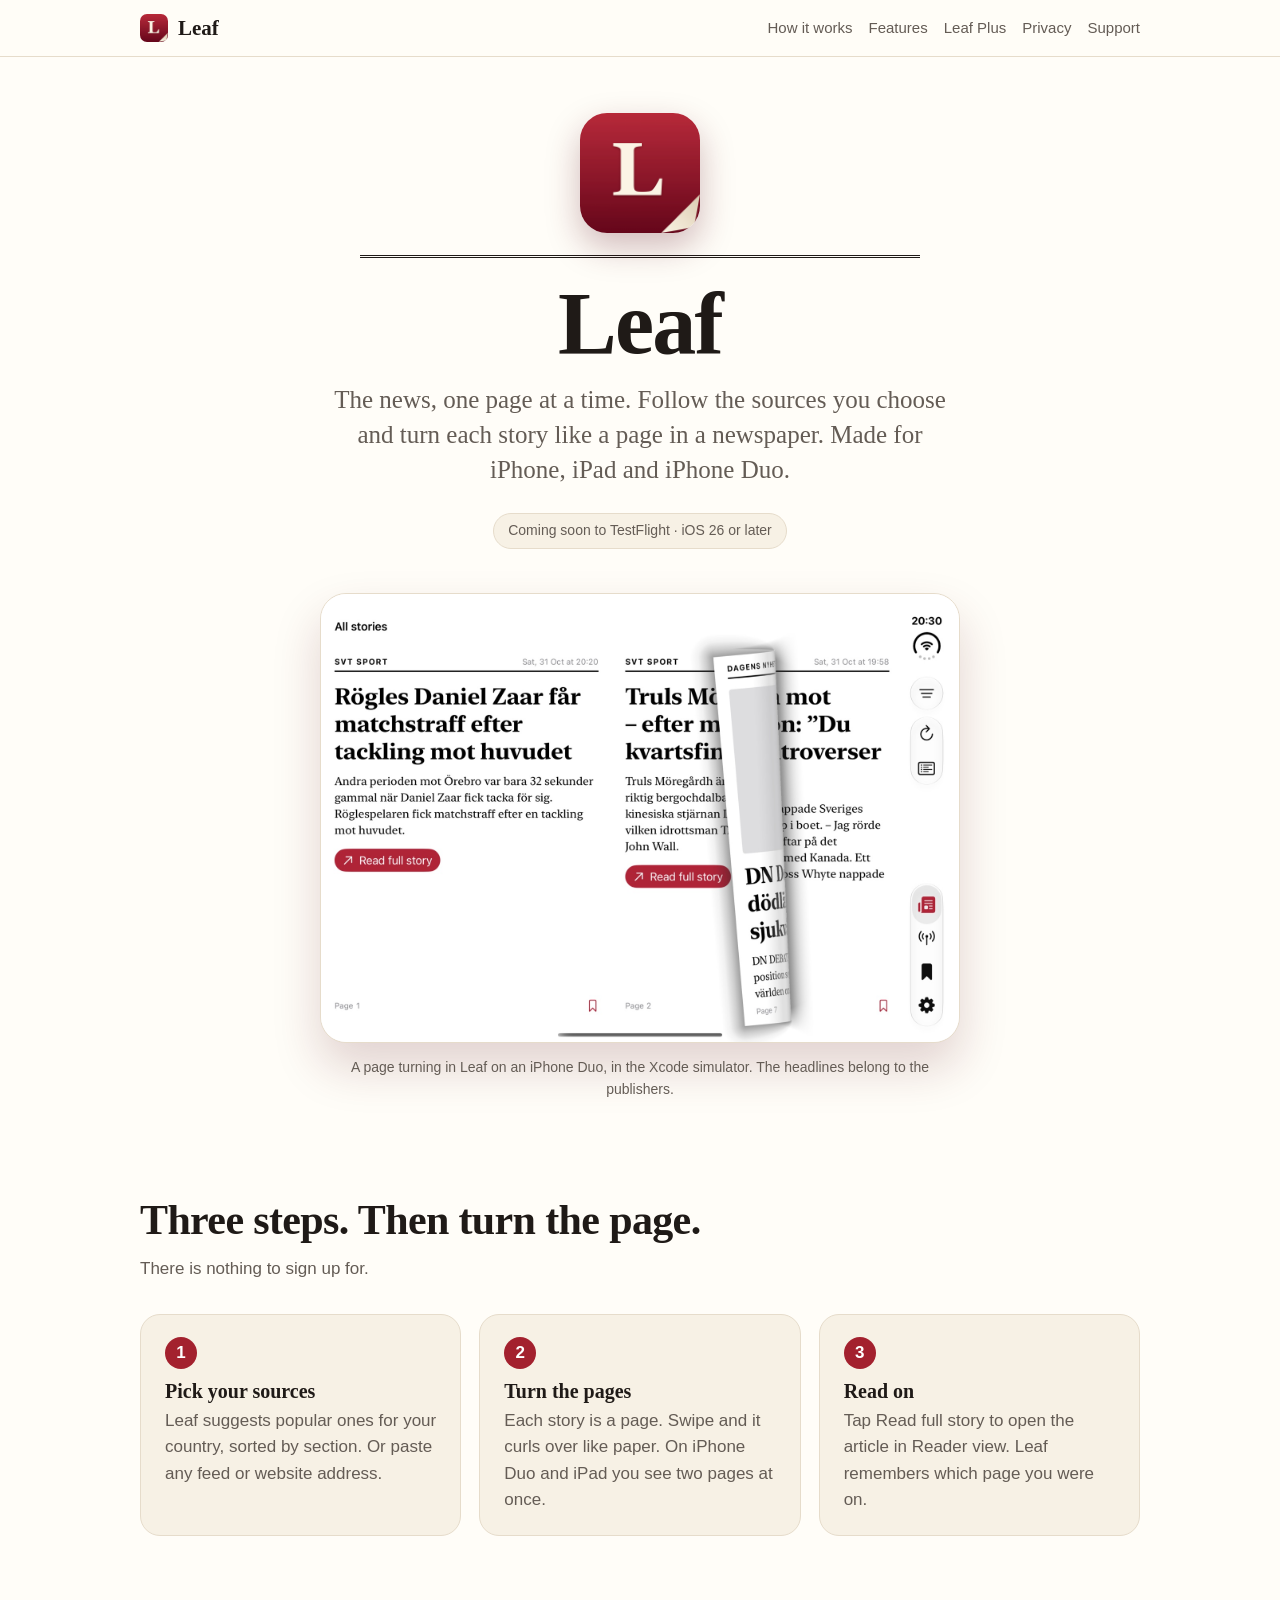
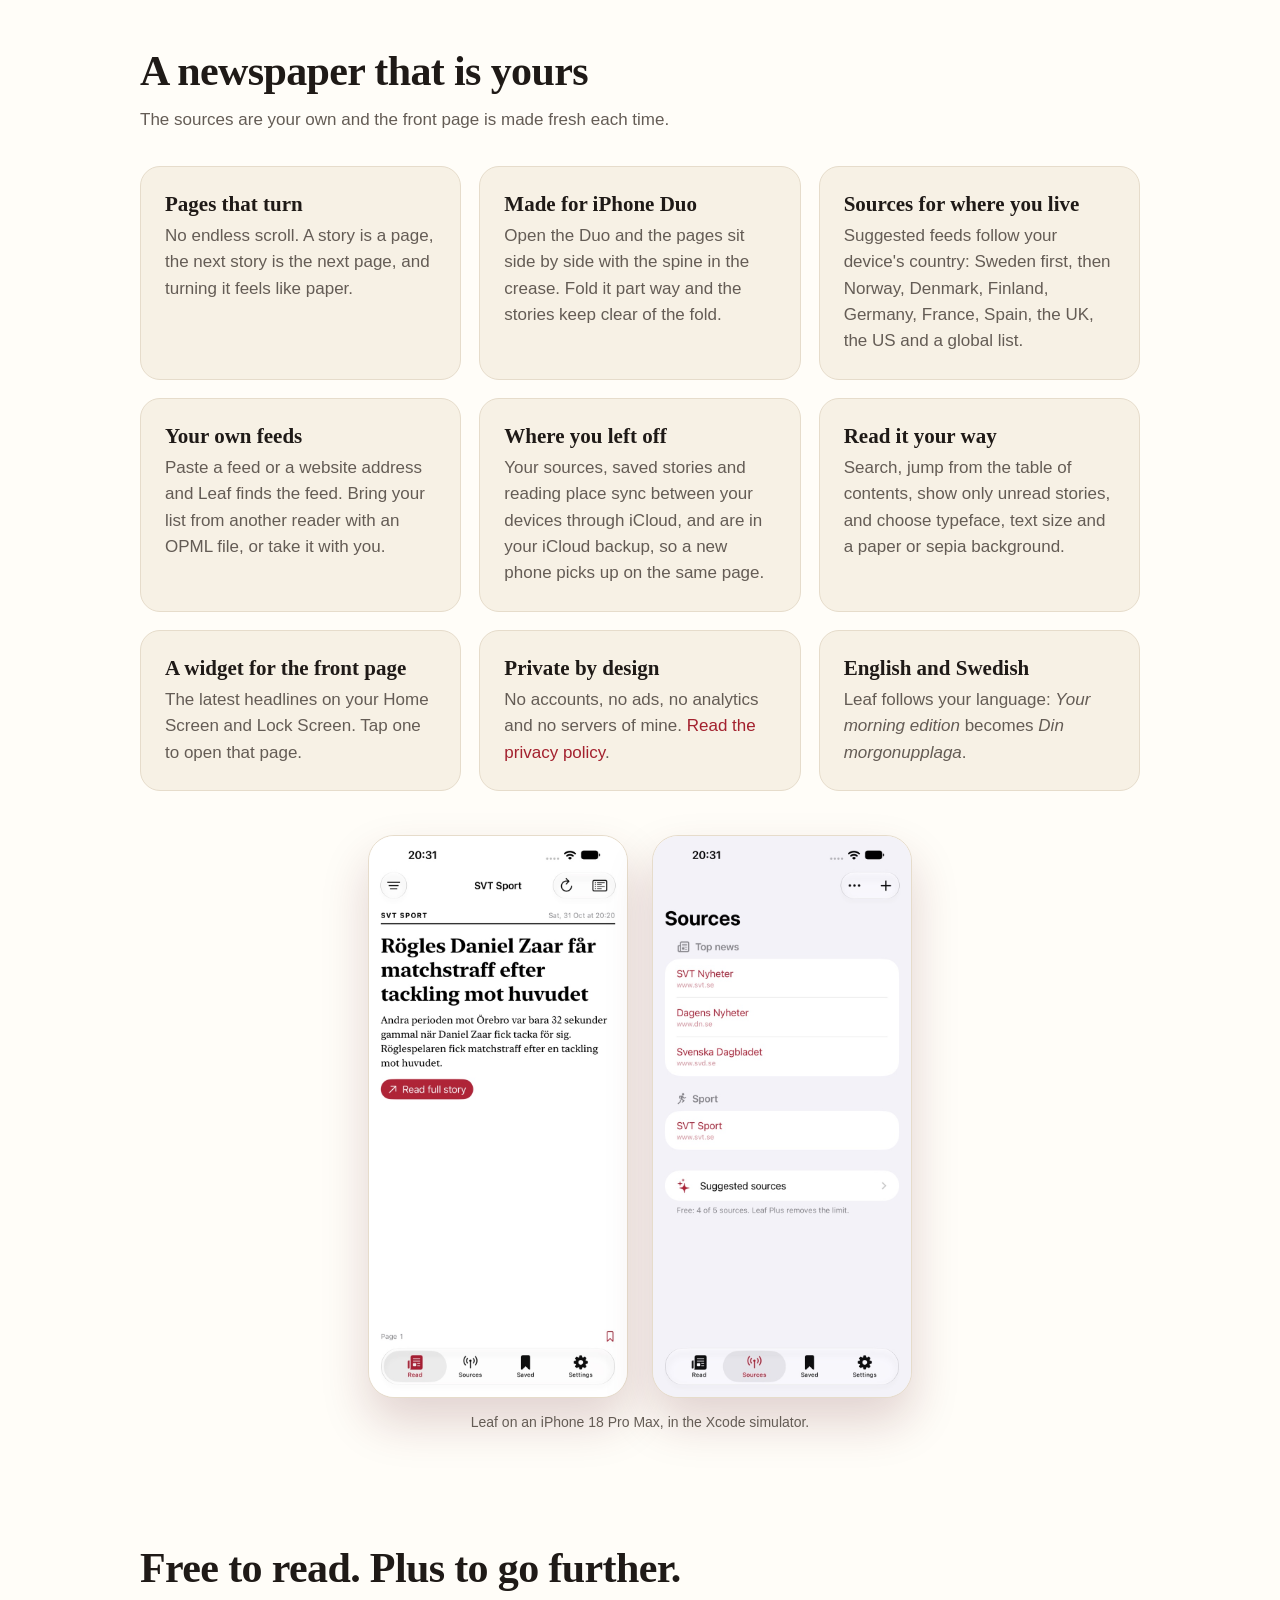
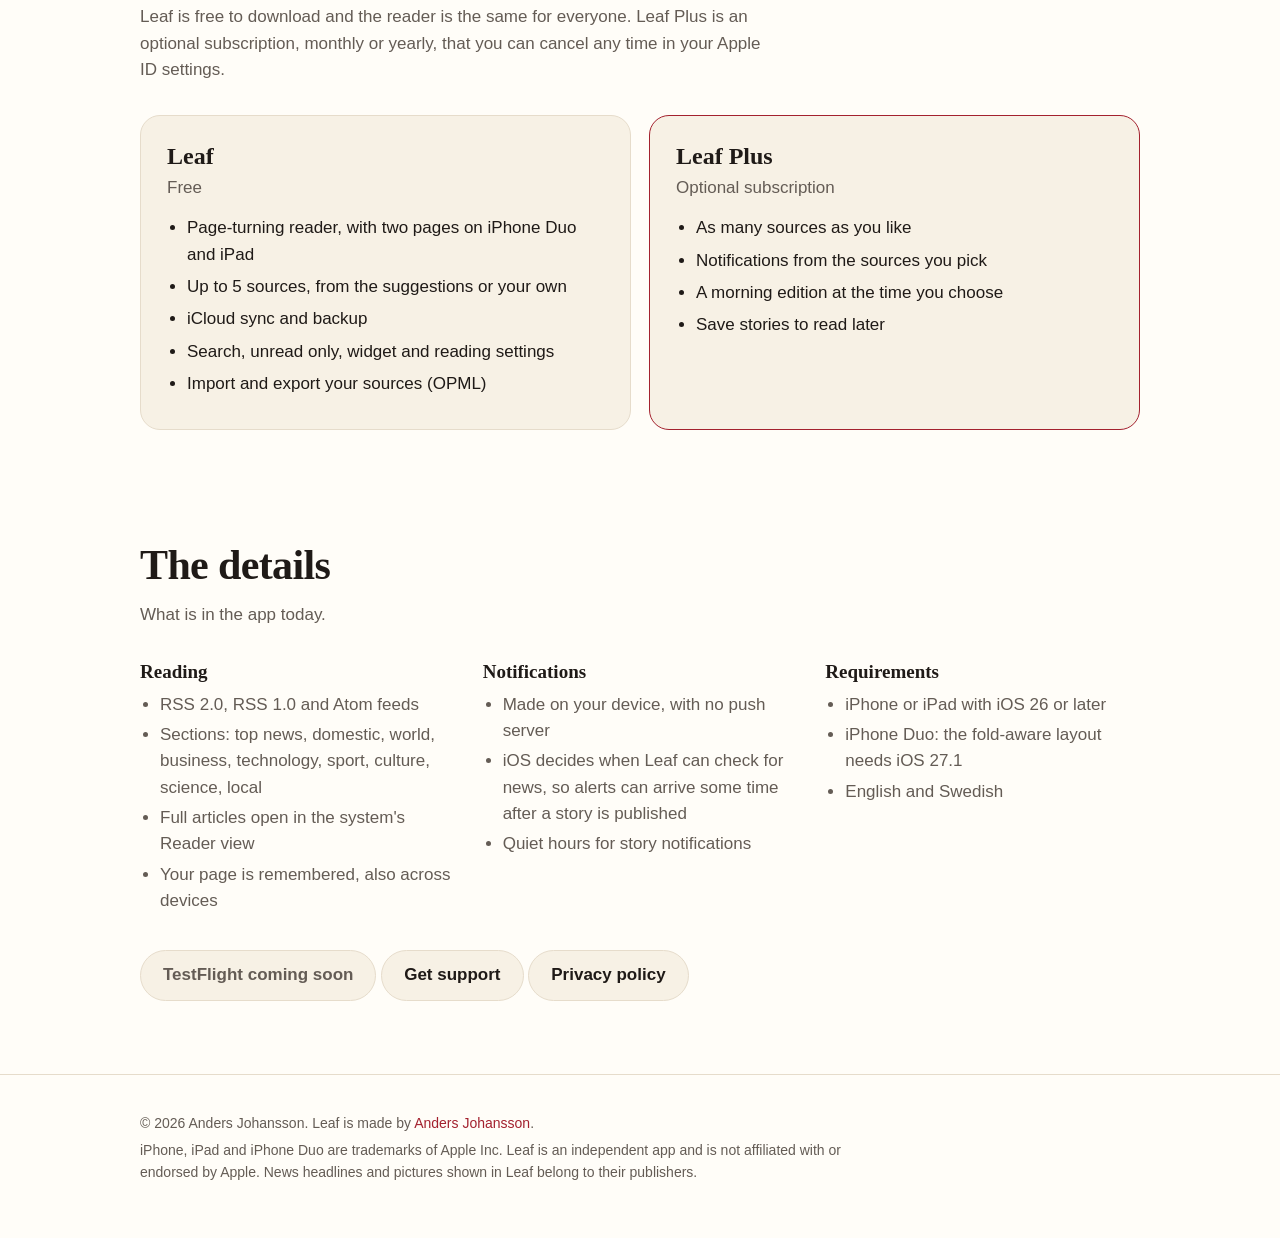
==== index.html @ adb75979 "Leaf website: home, privacy policy and support Co-Authored-By: Claude Sonnet 5.5 <noreply@anthropic." ====
<!doctype html>
<html lang="en">
<head>
  <meta charset="utf-8">
  <meta name="viewport" content="width=device-width, initial-scale=1">
  <title>Leaf – an RSS reader where the news turns like a page</title>
  <meta name="description" content="Leaf is an RSS reader for iPhone, iPad and iPhone Duo. Every story is a page you turn like a newspaper. Follow your own sources, sync through iCloud, no accounts and no tracking.">
  <meta name="theme-color" content="#b82e3d">
  <link rel="icon" type="image/png" href="assets/favicon.png">
  <link rel="apple-touch-icon" href="assets/apple-touch-icon.png">
  <meta property="og:title" content="Leaf">
  <meta property="og:description" content="An RSS reader for iPhone, iPad and iPhone Duo where every story is a page you turn like a newspaper.">
  <meta property="og:type" content="website">
  <meta property="og:url" content="https://idrewn.github.io/leaf-site/">
  <meta property="og:image" content="https://idrewn.github.io/leaf-site/assets/og.jpg">
  <link rel="stylesheet" href="style.css">
</head>
<body>
<header class="site-header">
  <div class="wrap">
    <a class="brand" href="./"><img src="assets/favicon.png" alt="" width="28" height="28">Leaf</a>
    <nav aria-label="Main"><a href="#how">How it works</a><a href="#features">Features</a><a href="#plus">Leaf Plus</a><a href="privacy.html">Privacy</a><a href="support.html">Support</a></nav>
  </div>
</header>

<main>
  <div class="wrap hero">
    <img class="icon" src="assets/icon.png" alt="The Leaf app icon: a serif L on crimson with a turned page corner" width="120" height="120">
    <hr class="rule">
    <h1>Leaf</h1>
    <p class="lead">The news, one page at a time. Follow the sources you choose and turn each story like a page in a newspaper. Made for iPhone, iPad and iPhone Duo.</p>
    <span class="badge">Coming soon to TestFlight &middot; iOS 26 or later</span>
    <div class="showcase">
      <figure class="duo" style="margin:0"><img src="assets/screen-duo-curl.jpg" alt="Leaf on the inner display of an iPhone Duo: two pages side by side, with a third page curling over like paper" width="1600" height="1125"></figure>
    </div>
    <p class="caption">A page turning in Leaf on an iPhone Duo, in the Xcode simulator. The headlines belong to the publishers.</p>
  </div>

  <section id="how">
    <div class="wrap">
      <h2>Three steps. Then turn the page.</h2>
      <p class="sub">There is nothing to sign up for.</p>
      <ol class="steps">
        <li><strong>Pick your sources</strong><span>Leaf suggests popular ones for your country, sorted by section. Or paste any feed or website address.</span></li>
        <li><strong>Turn the pages</strong><span>Each story is a page. Swipe and it curls over like paper. On iPhone Duo and iPad you see two pages at once.</span></li>
        <li><strong>Read on</strong><span>Tap Read full story to open the article in Reader view. Leaf remembers which page you were on.</span></li>
      </ol>
    </div>
  </section>

  <section id="features">
    <div class="wrap">
      <h2>A newspaper that is yours</h2>
      <p class="sub">The sources are your own and the front page is made fresh each time.</p>
      <div class="grid">
        <div class="card"><h3>Pages that turn</h3>
          <p>No endless scroll. A story is a page, the next story is the next page, and turning it feels like paper.</p></div>
        <div class="card"><h3>Made for iPhone Duo</h3>
          <p>Open the Duo and the pages sit side by side with the spine in the crease. Fold it part way and the stories keep clear of the fold.</p></div>
        <div class="card"><h3>Sources for where you live</h3>
          <p>Suggested feeds follow your device's country: Sweden first, then Norway, Denmark, Finland, Germany, France, Spain, the UK, the US and a global list.</p></div>
        <div class="card"><h3>Your own feeds</h3>
          <p>Paste a feed or a website address and Leaf finds the feed. Bring your list from another reader with an OPML file, or take it with you.</p></div>
        <div class="card"><h3>Where you left off</h3>
          <p>Your sources, saved stories and reading place sync between your devices through iCloud, and are in your iCloud backup, so a new phone picks up on the same page.</p></div>
        <div class="card"><h3>Read it your way</h3>
          <p>Search, jump from the table of contents, show only unread stories, and choose typeface, text size and a paper or sepia background.</p></div>
        <div class="card"><h3>A widget for the front page</h3>
          <p>The latest headlines on your Home Screen and Lock Screen. Tap one to open that page.</p></div>
        <div class="card"><h3>Private by design</h3>
          <p>No accounts, no ads, no analytics and no servers of mine. <a href="privacy.html">Read the privacy policy</a>.</p></div>
        <div class="card"><h3>English and Swedish</h3>
          <p>Leaf follows your language: <em>Your morning edition</em> becomes <em>Din morgonupplaga</em>.</p></div>
      </div>
      <div class="showcase">
        <figure class="phone" style="margin:0"><img src="assets/screen-iphone.jpg" alt="Leaf on an iPhone: one story as a page, with a serif headline, a short summary and a Read full story button" width="736" height="1600"></figure>
        <figure class="phone" style="margin:0"><img src="assets/screen-iphone-sources.jpg" alt="Leaf's Sources screen on an iPhone, with sources sorted into sections" width="736" height="1600"></figure>
      </div>
      <p class="caption" style="text-align:center">Leaf on an iPhone 18 Pro Max, in the Xcode simulator.</p>
    </div>
  </section>

  <section id="plus">
    <div class="wrap">
      <h2>Free to read. Plus to go further.</h2>
      <p class="sub">Leaf is free to download and the reader is the same for everyone. Leaf Plus is an optional subscription, monthly or yearly, that you can cancel any time in your Apple ID settings.</p>
      <div class="plans">
        <div class="plan">
          <h3>Leaf</h3>
          <p class="price">Free</p>
          <ul>
            <li>Page-turning reader, with two pages on iPhone Duo and iPad</li>
            <li>Up to 5 sources, from the suggestions or your own</li>
            <li>iCloud sync and backup</li>
            <li>Search, unread only, widget and reading settings</li>
            <li>Import and export your sources (OPML)</li>
          </ul>
        </div>
        <div class="plan plus">
          <h3>Leaf Plus</h3>
          <p class="price">Optional subscription</p>
          <ul>
            <li>As many sources as you like</li>
            <li>Notifications from the sources you pick</li>
            <li>A morning edition at the time you choose</li>
            <li>Save stories to read later</li>
          </ul>
        </div>
      </div>
    </div>
  </section>

  <section id="details">
    <div class="wrap">
      <h2>The details</h2>
      <p class="sub">What is in the app today.</p>
      <div class="facts">
        <div>
          <h3>Reading</h3>
          <ul>
            <li>RSS 2.0, RSS 1.0 and Atom feeds</li>
            <li>Sections: top news, domestic, world, business, technology, sport, culture, science, local</li>
            <li>Full articles open in the system's Reader view</li>
            <li>Your page is remembered, also across devices</li>
          </ul>
        </div>
        <div>
          <h3>Notifications</h3>
          <ul>
            <li>Made on your device, with no push server</li>
            <li>iOS decides when Leaf can check for news, so alerts can arrive some time after a story is published</li>
            <li>Quiet hours for story notifications</li>
          </ul>
        </div>
        <div>
          <h3>Requirements</h3>
          <ul>
            <li>iPhone or iPad with iOS 26 or later</li>
            <li>iPhone Duo: the fold-aware layout needs iOS 27.1</li>
            <li>English and Swedish</li>
          </ul>
        </div>
      </div>
      <p style="margin-top:32px;">
        <span class="button" aria-disabled="true">TestFlight coming soon</span>
        <a class="button secondary" href="support.html">Get support</a>
        <a class="button secondary" href="privacy.html">Privacy policy</a>
      </p>
    </div>
  </section>
</main>

<footer>
  <div class="wrap">
    <p>&copy; 2026 Anders Johansson. Leaf is made by <a href="https://github.com/iDrewn">Anders Johansson</a>.</p>
    <p>iPhone, iPad and iPhone Duo are trademarks of Apple Inc. Leaf is an independent app and is not affiliated with or endorsed by Apple. News headlines and pictures shown in Leaf belong to their publishers.</p>
  </div>
</footer>
</body>
</html>
---- style.css ----
:root {
  --bg: #fffdf8;
  --surface: #f7f1e5;
  --text: #1f1a17;
  --muted: #645c55;
  --line: #e6dccb;
  --ink: #a3212e;      /* crimson for text and links, 7:1 on the page color */
  --ink-fill: #b82e3d; /* the app's crimson, for shapes */
  --on-ink: #ffffff;
  --radius: 20px;
  --maxw: 1040px;
  --serif: ui-serif, "New York", "Iowan Old Style", Georgia, "Times New Roman", serif;
}
@media (prefers-color-scheme: dark) {
  :root {
    --bg: #15100f;
    --surface: #211a18;
    --text: #f6efe6;
    --muted: #b3a89e;
    --line: #382d29;
    --ink: #ff8f9a;
    --ink-fill: #b82e3d;
    --on-ink: #2a0b10;
  }
}
* { box-sizing: border-box; }
html { -webkit-text-size-adjust: 100%; scroll-behavior: smooth; }
@media (prefers-reduced-motion: reduce) { html { scroll-behavior: auto; } }
body { margin: 0; background: var(--bg); color: var(--text);
  font: 17px/1.55 -apple-system, BlinkMacSystemFont, "SF Pro Text", "Segoe UI", Roboto, Helvetica, Arial, sans-serif; }
a { color: var(--ink); text-decoration: none; }
a:hover { text-decoration: underline; }
a:focus-visible, summary:focus-visible { outline: 3px solid var(--ink); outline-offset: 3px; border-radius: 6px; }
img { max-width: 100%; height: auto; display: block; }
.wrap { max-width: var(--maxw); margin: 0 auto; padding: 0 20px; }

/* Header */
.site-header { position: sticky; top: 0; z-index: 10; background: color-mix(in srgb, var(--bg) 88%, transparent);
  backdrop-filter: saturate(180%) blur(20px); -webkit-backdrop-filter: saturate(180%) blur(20px); border-bottom: 1px solid var(--line); }
.site-header .wrap { display: flex; align-items: center; justify-content: space-between; flex-wrap: wrap; gap: 2px 16px; min-height: 56px; padding-top: 8px; padding-bottom: 8px; }
.brand { display: flex; align-items: center; gap: 10px; font: 700 21px/1 var(--serif); color: var(--text); }
.brand img { width: 28px; height: 28px; border-radius: 7px; }
nav { display: flex; flex-wrap: wrap; gap: 2px 16px; }
nav a { color: var(--muted); font-size: 15px; white-space: nowrap; }
nav a:hover { color: var(--text); text-decoration: none; }

/* Hero: a newspaper masthead, with the page turning */
.hero { padding: 56px 0 40px; text-align: center; }
.hero .icon { width: 120px; height: 120px; border-radius: 27px; margin: 0 auto 22px; box-shadow: 0 14px 34px rgba(90, 15, 30, .28);
  transform-origin: 100% 100%; animation: turn 1.1s .15s cubic-bezier(.2, .8, .2, 1) both; }
@keyframes turn { from { opacity: 0; transform: perspective(600px) rotateY(-70deg) translateX(30px); } to { opacity: 1; transform: none; } }
@media (prefers-reduced-motion: reduce) { .hero .icon { animation: none; } }
.rule { border: 0; border-top: 3px double var(--text); max-width: 560px; margin: 0 auto 22px; }
.hero h1 { font: 700 clamp(48px, 10vw, 88px)/1 var(--serif); letter-spacing: -0.02em; margin: 0 0 14px; }
.hero p.lead { font: 400 clamp(20px, 3vw, 25px)/1.4 var(--serif); color: var(--muted); max-width: 640px; margin: 0 auto 26px; }
.badge { display: inline-block; padding: 6px 14px; border-radius: 999px; background: var(--surface); border: 1px solid var(--line); font-size: 14px; color: var(--muted); }
.showcase { margin-top: 44px; display: flex; gap: 24px; justify-content: center; align-items: flex-end; flex-wrap: wrap; }
.showcase .phone { width: min(260px, 70vw); }
.showcase .duo { width: min(640px, 100%); }
.showcase img { border-radius: 26px; border: 1px solid var(--line); box-shadow: 0 24px 48px rgba(90, 15, 30, .18); background: #fff; }
.caption { color: var(--muted); font-size: 14px; margin: 14px auto 0; max-width: 640px; }

/* Sections */
section { padding: 56px 0; }
section h2 { font: 700 clamp(28px, 5vw, 42px)/1.12 var(--serif); letter-spacing: -0.015em; margin: 0 0 12px; }
section .sub { color: var(--muted); max-width: 640px; margin: 0 0 32px; }
.grid { display: grid; gap: 18px; grid-template-columns: repeat(auto-fit, minmax(290px, 1fr)); }
.card { background: var(--surface); border: 1px solid var(--line); border-radius: var(--radius); padding: 24px; }
.card h3 { margin: 0 0 6px; font: 700 21px/1.25 var(--serif); }
.card p { margin: 0; color: var(--muted); }
.card .tag { display: inline-block; margin-bottom: 10px; font-size: 12px; font-weight: 700; letter-spacing: .08em; text-transform: uppercase; color: var(--ink); }

.steps { display: grid; gap: 18px; grid-template-columns: repeat(auto-fit, minmax(240px, 1fr)); list-style: none; padding: 0; margin: 0; counter-reset: step; }
.steps li { counter-increment: step; background: var(--surface); border: 1px solid var(--line); border-radius: var(--radius); padding: 22px 24px; }
.steps li::before { content: counter(step); display: grid; place-items: center; width: 32px; height: 32px; border-radius: 50%; background: var(--ink); color: var(--on-ink); font-weight: 700; margin-bottom: 10px; }
.steps strong { display: block; font: 700 20px/1.25 var(--serif); margin-bottom: 4px; }
.steps span { color: var(--muted); }

.facts { display: grid; gap: 28px; grid-template-columns: repeat(auto-fit, minmax(280px, 1fr)); }
.facts h3 { margin: 0 0 8px; font: 700 19px/1.25 var(--serif); }
.facts ul { margin: 0; padding-left: 20px; color: var(--muted); }
.facts li { margin: 4px 0; }

.plans { display: grid; gap: 18px; grid-template-columns: repeat(auto-fit, minmax(300px, 1fr)); }
.plan { border: 1px solid var(--line); border-radius: var(--radius); padding: 26px; background: var(--surface); }
.plan.plus { border-color: var(--ink); }
.plan h3 { margin: 0 0 4px; font: 700 24px/1.2 var(--serif); }
.plan p.price { margin: 0 0 14px; color: var(--muted); }
.plan ul { margin: 0; padding-left: 20px; }
.plan li { margin: 6px 0; }

/* Text pages */
.prose { max-width: 720px; padding: 48px 0 72px; }
.prose h1 { font: 700 clamp(34px, 6vw, 48px)/1.1 var(--serif); margin: 0 0 8px; letter-spacing: -0.02em; }
.prose h2 { font: 700 25px/1.25 var(--serif); margin: 36px 0 8px; }
.prose .meta { color: var(--muted); margin-bottom: 28px; }
.prose ul { padding-left: 22px; }
.prose details { background: var(--surface); border: 1px solid var(--line); border-radius: 14px; padding: 14px 18px; margin: 12px 0; }
.prose summary { cursor: pointer; font-weight: 600; }
.prose details p { margin: 10px 0 0; color: var(--muted); }
code { background: var(--surface); border: 1px solid var(--line); border-radius: 6px; padding: 1px 6px; font-size: .92em; }

.button { display: inline-block; padding: 11px 22px; border-radius: 999px; background: var(--ink); color: var(--on-ink); font-weight: 600; }
.button:hover { text-decoration: none; filter: brightness(1.08); }
.button.secondary { background: var(--surface); color: var(--text); border: 1px solid var(--line); }
.button[aria-disabled="true"] { background: var(--surface); color: var(--muted); border: 1px solid var(--line); cursor: default; }
.button[aria-disabled="true"]:hover { filter: none; }

footer { border-top: 1px solid var(--line); padding: 32px 0 48px; color: var(--muted); font-size: 14px; }
footer p { margin: 6px 0; max-width: 760px; }
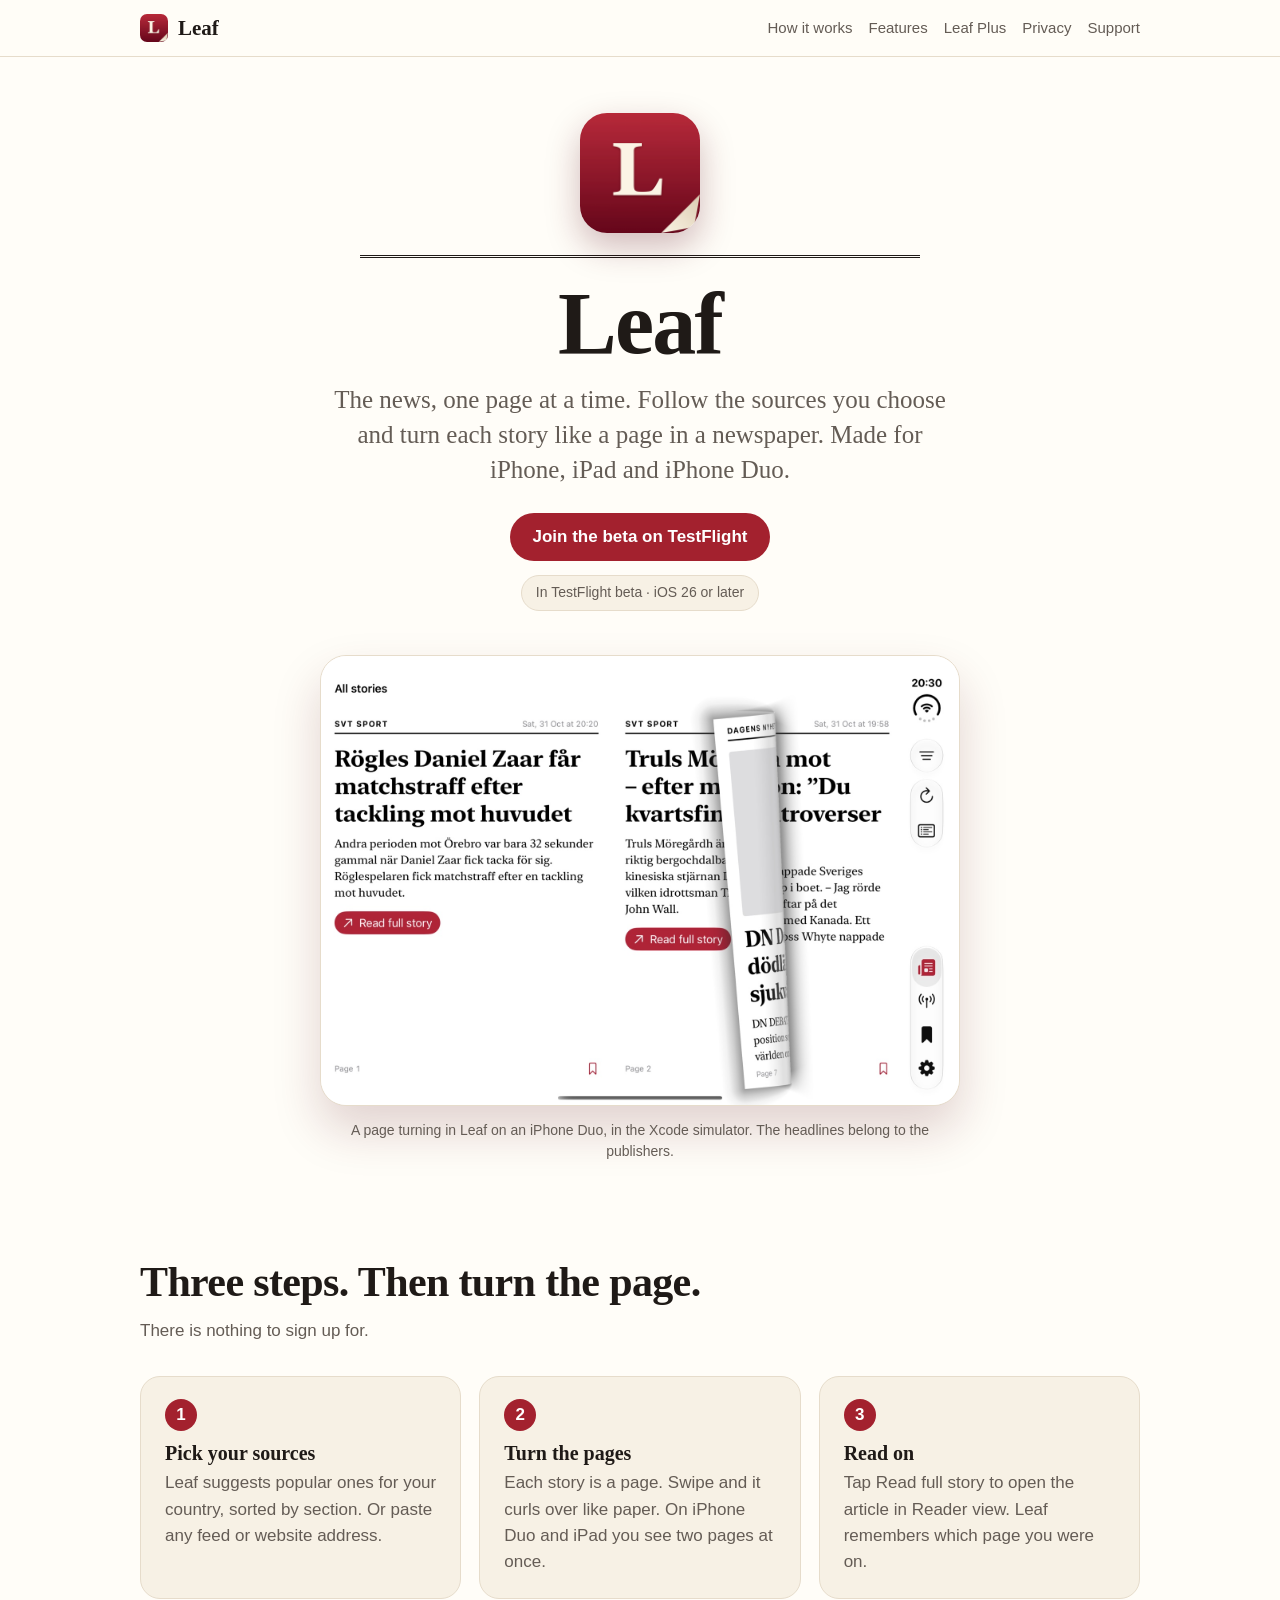
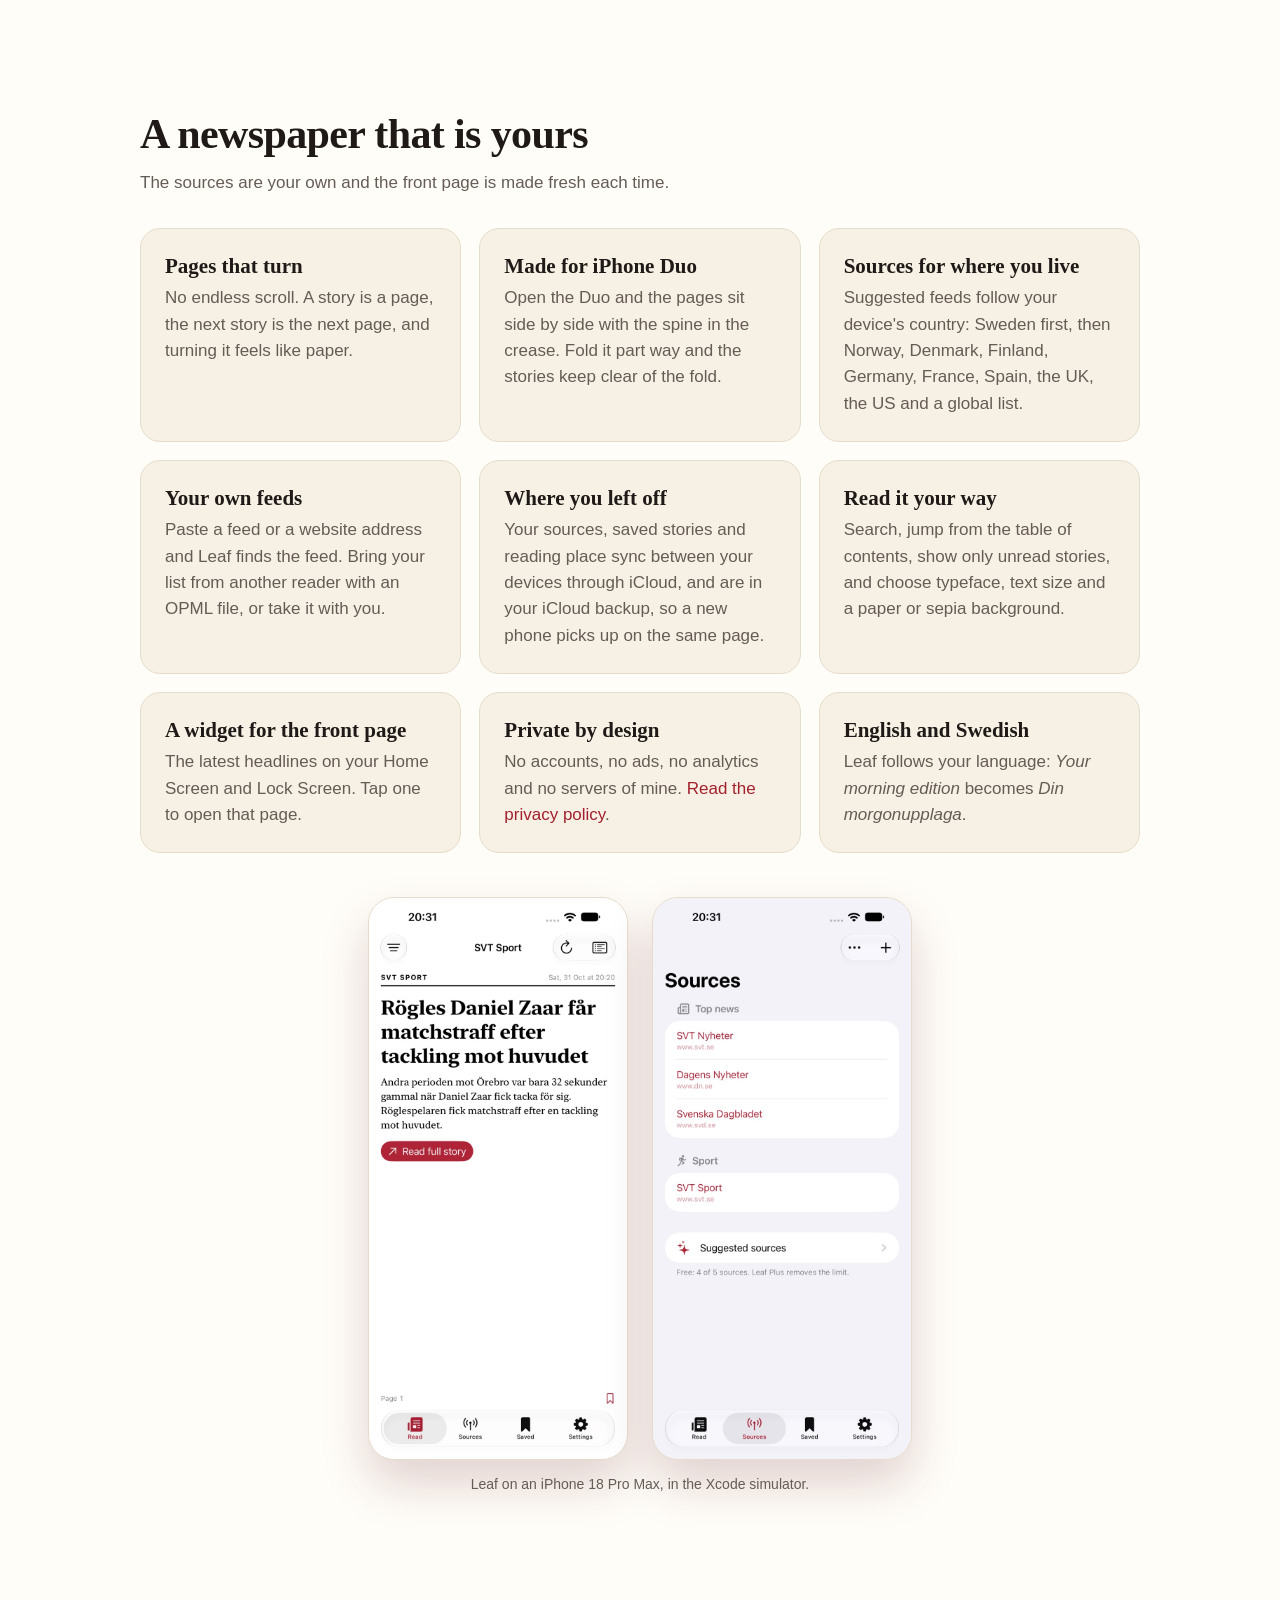
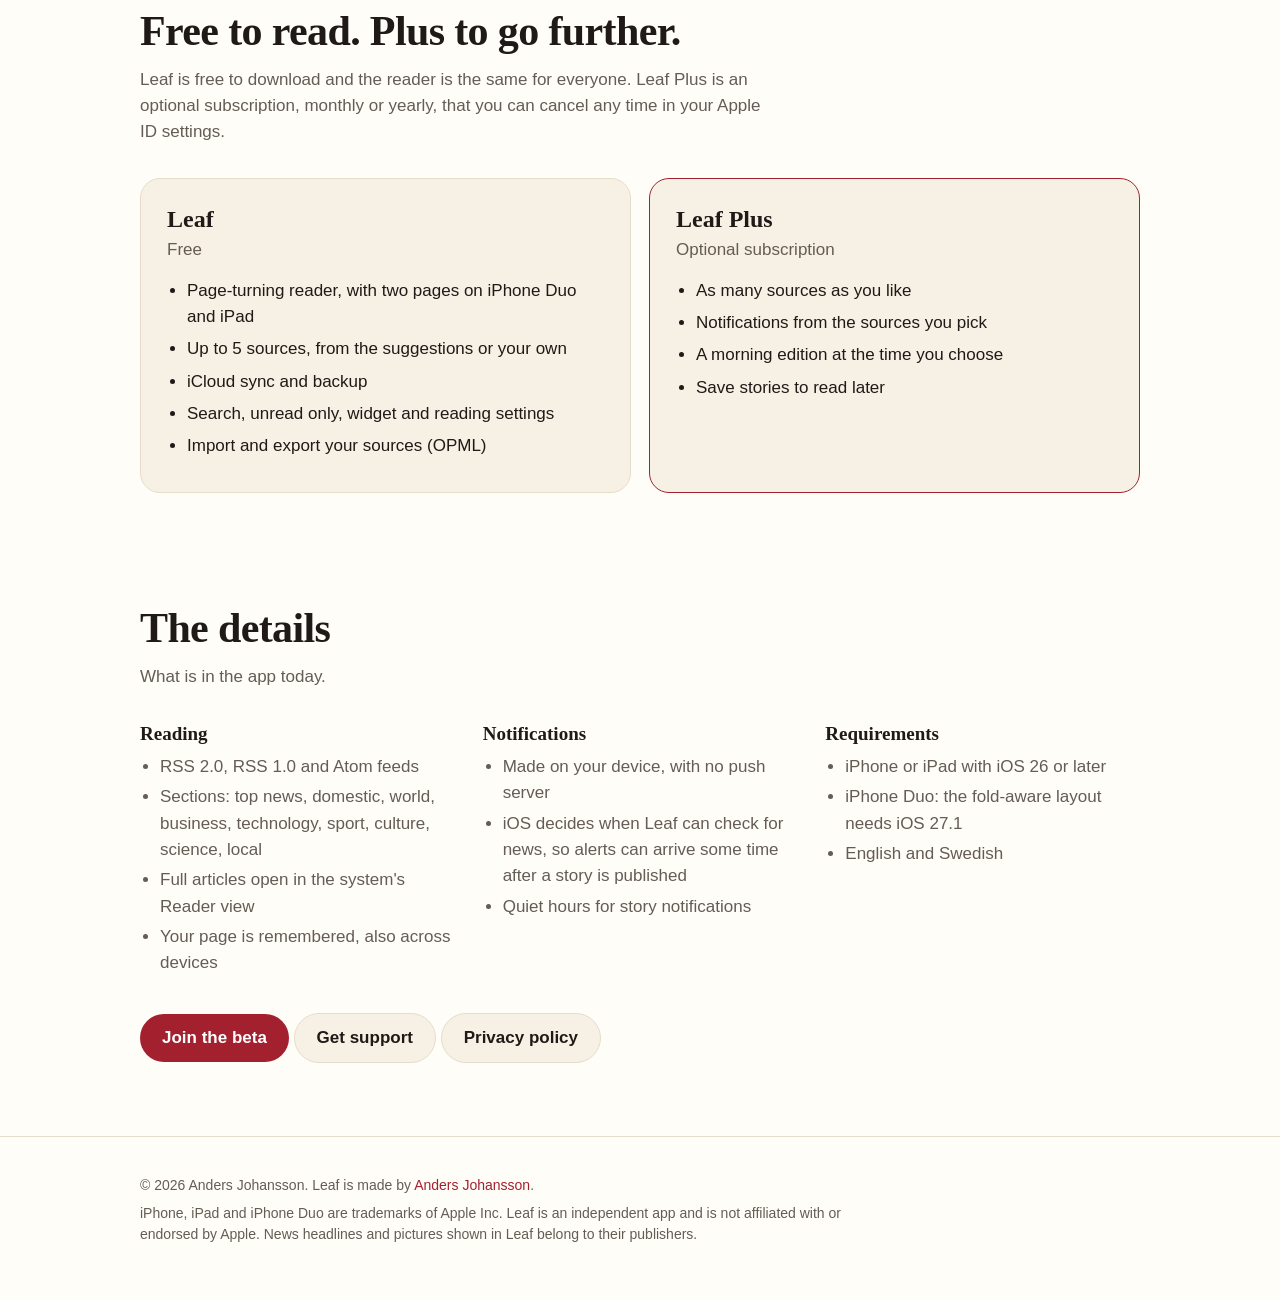
==== commit 13f090a1: "Site: TestFlight link Co-Authored-By: Claude Sonnet 5.5 <noreply@anthropic.com>" ====
--- a/index.html
+++ b/index.html
@@ -29,7 +29,8 @@
     <hr class="rule">
     <h1>Leaf</h1>
     <p class="lead">The news, one page at a time. Follow the sources you choose and turn each story like a page in a newspaper. Made for iPhone, iPad and iPhone Duo.</p>
-    <span class="badge">Coming soon to TestFlight &middot; iOS 26 or later</span>
+    <p style="margin:0 0 14px;"><a class="button" href="https://testflight.apple.com/join/WN9FSDAE" rel="noopener">Join the beta on TestFlight</a></p>
+    <span class="badge">In TestFlight beta &middot; iOS 26 or later</span>
     <div class="showcase">
       <figure class="duo" style="margin:0"><img src="assets/screen-duo-curl.jpg" alt="Leaf on the inner display of an iPhone Duo: two pages side by side, with a third page curling over like paper" width="1600" height="1125"></figure>
     </div>
@@ -142,7 +143,7 @@
         </div>
       </div>
       <p style="margin-top:32px;">
-        <span class="button" aria-disabled="true">TestFlight coming soon</span>
+        <a class="button" href="https://testflight.apple.com/join/WN9FSDAE" rel="noopener">Join the beta</a>
         <a class="button secondary" href="support.html">Get support</a>
         <a class="button secondary" href="privacy.html">Privacy policy</a>
       </p>
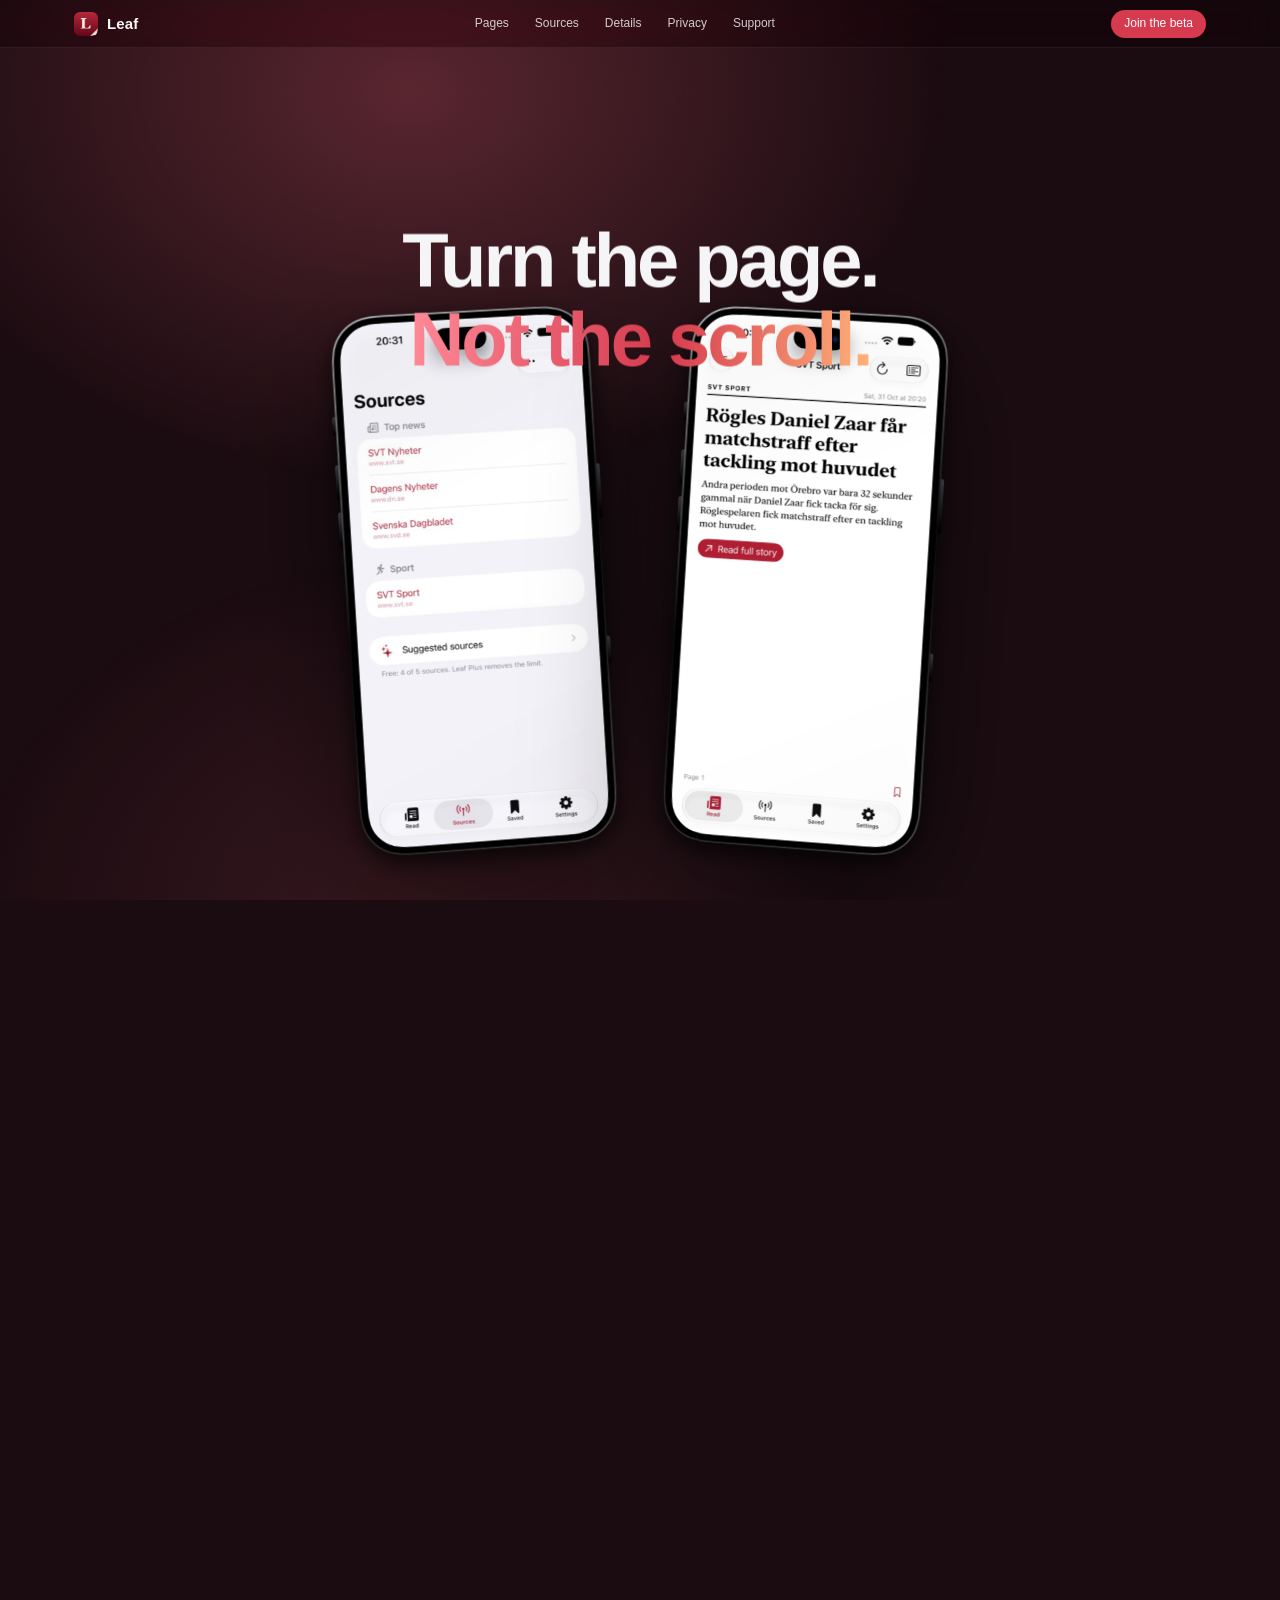
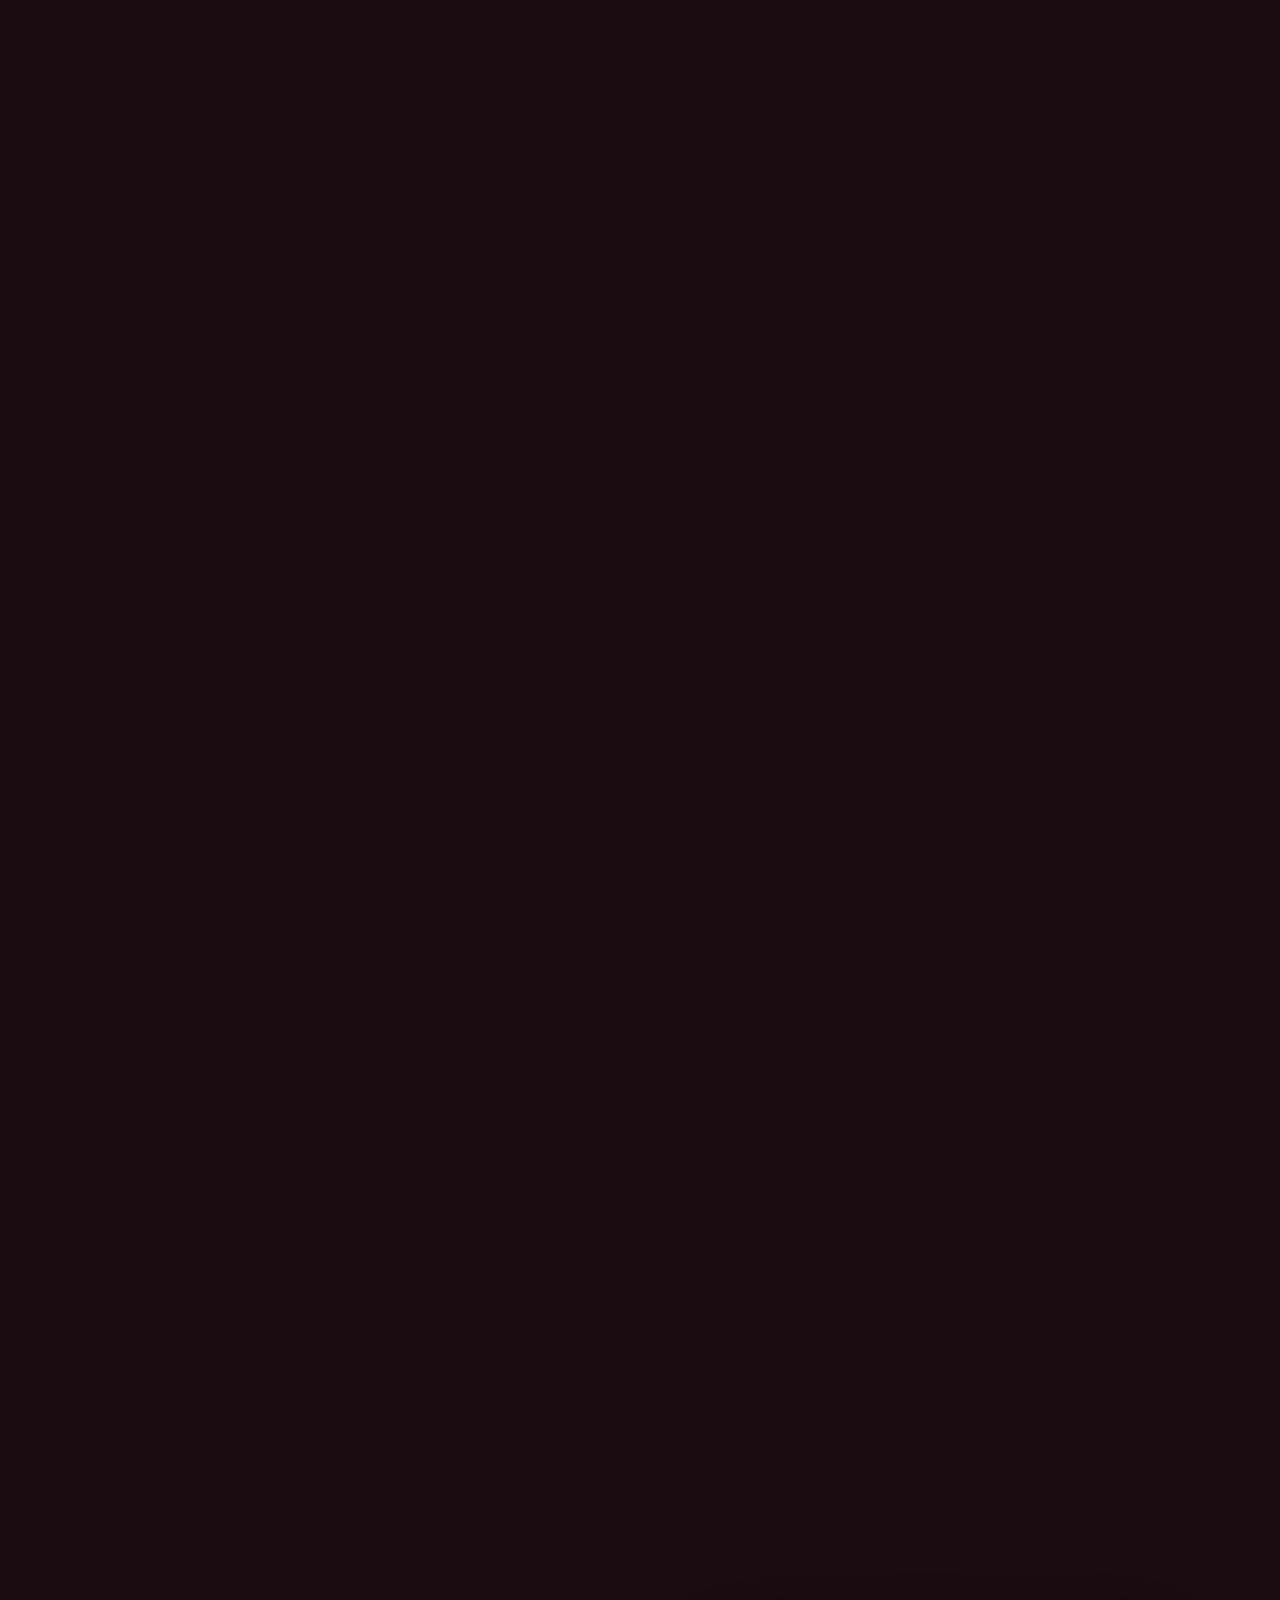
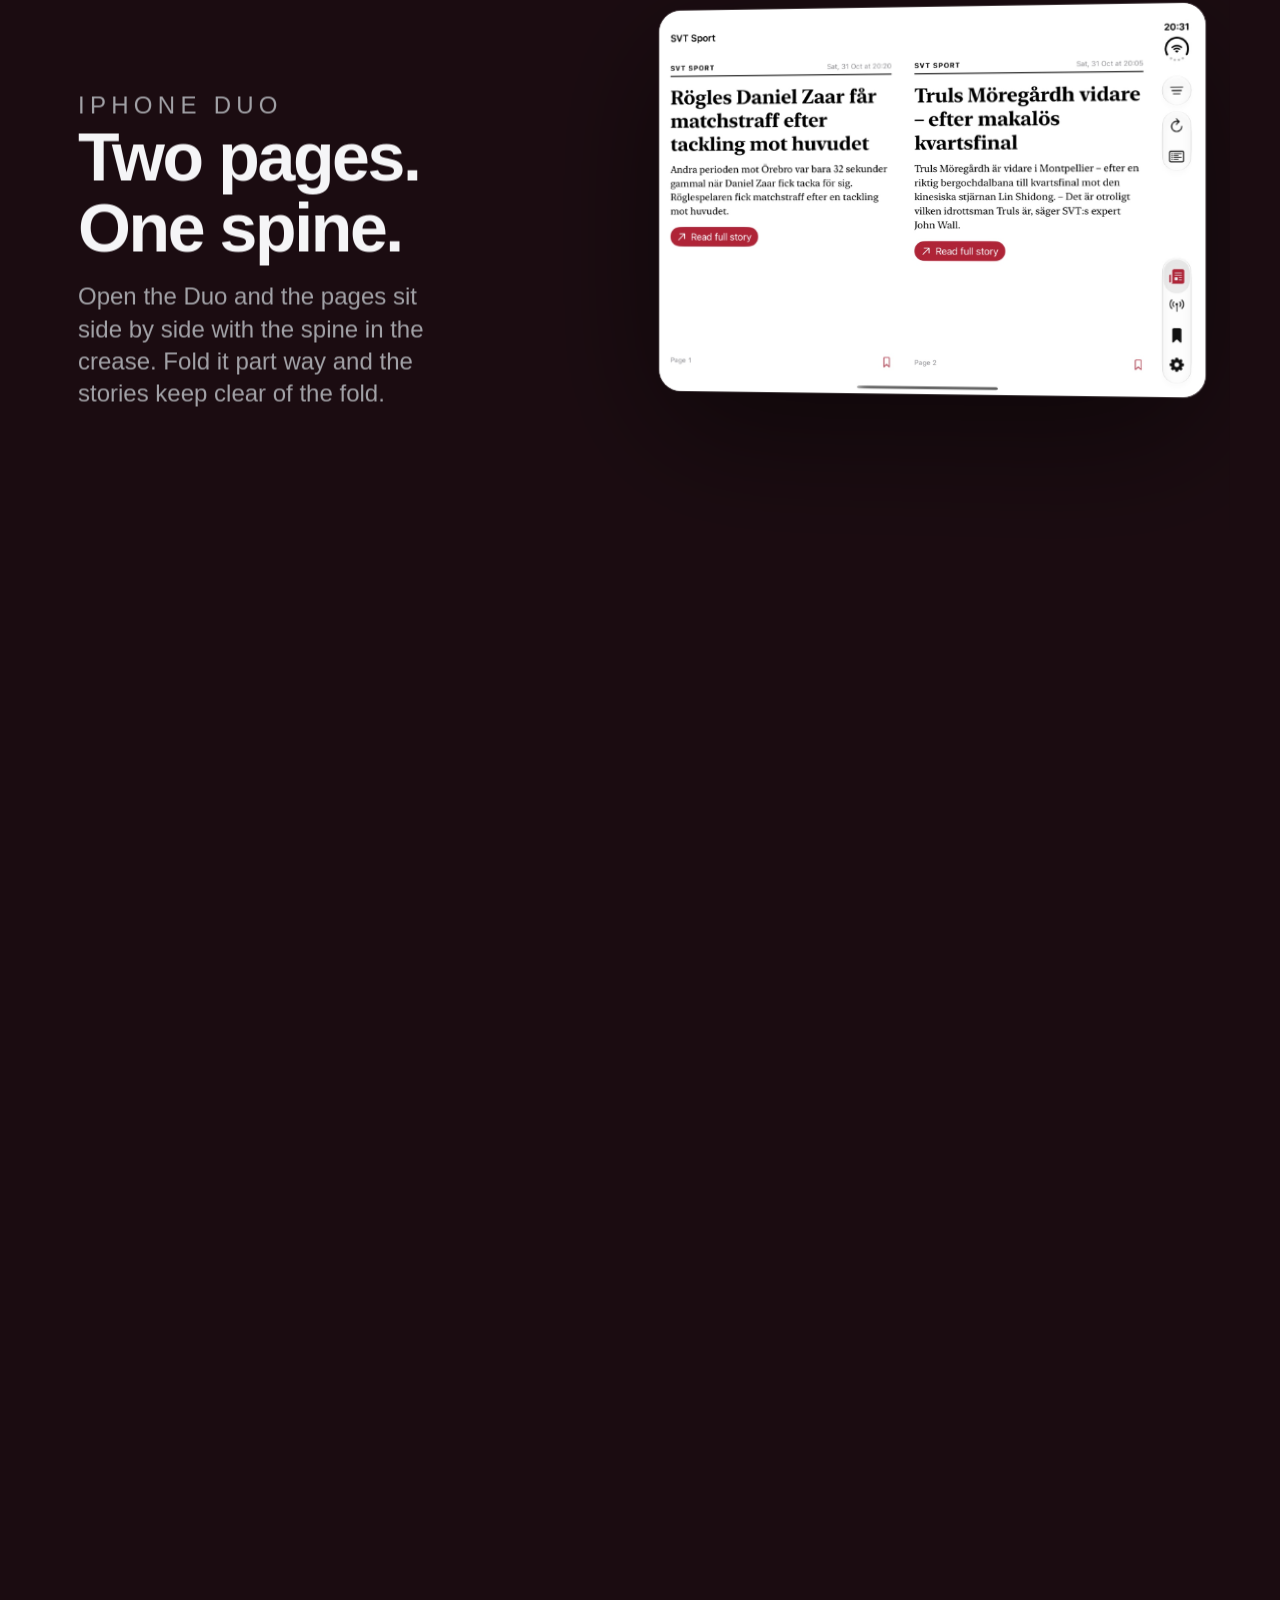
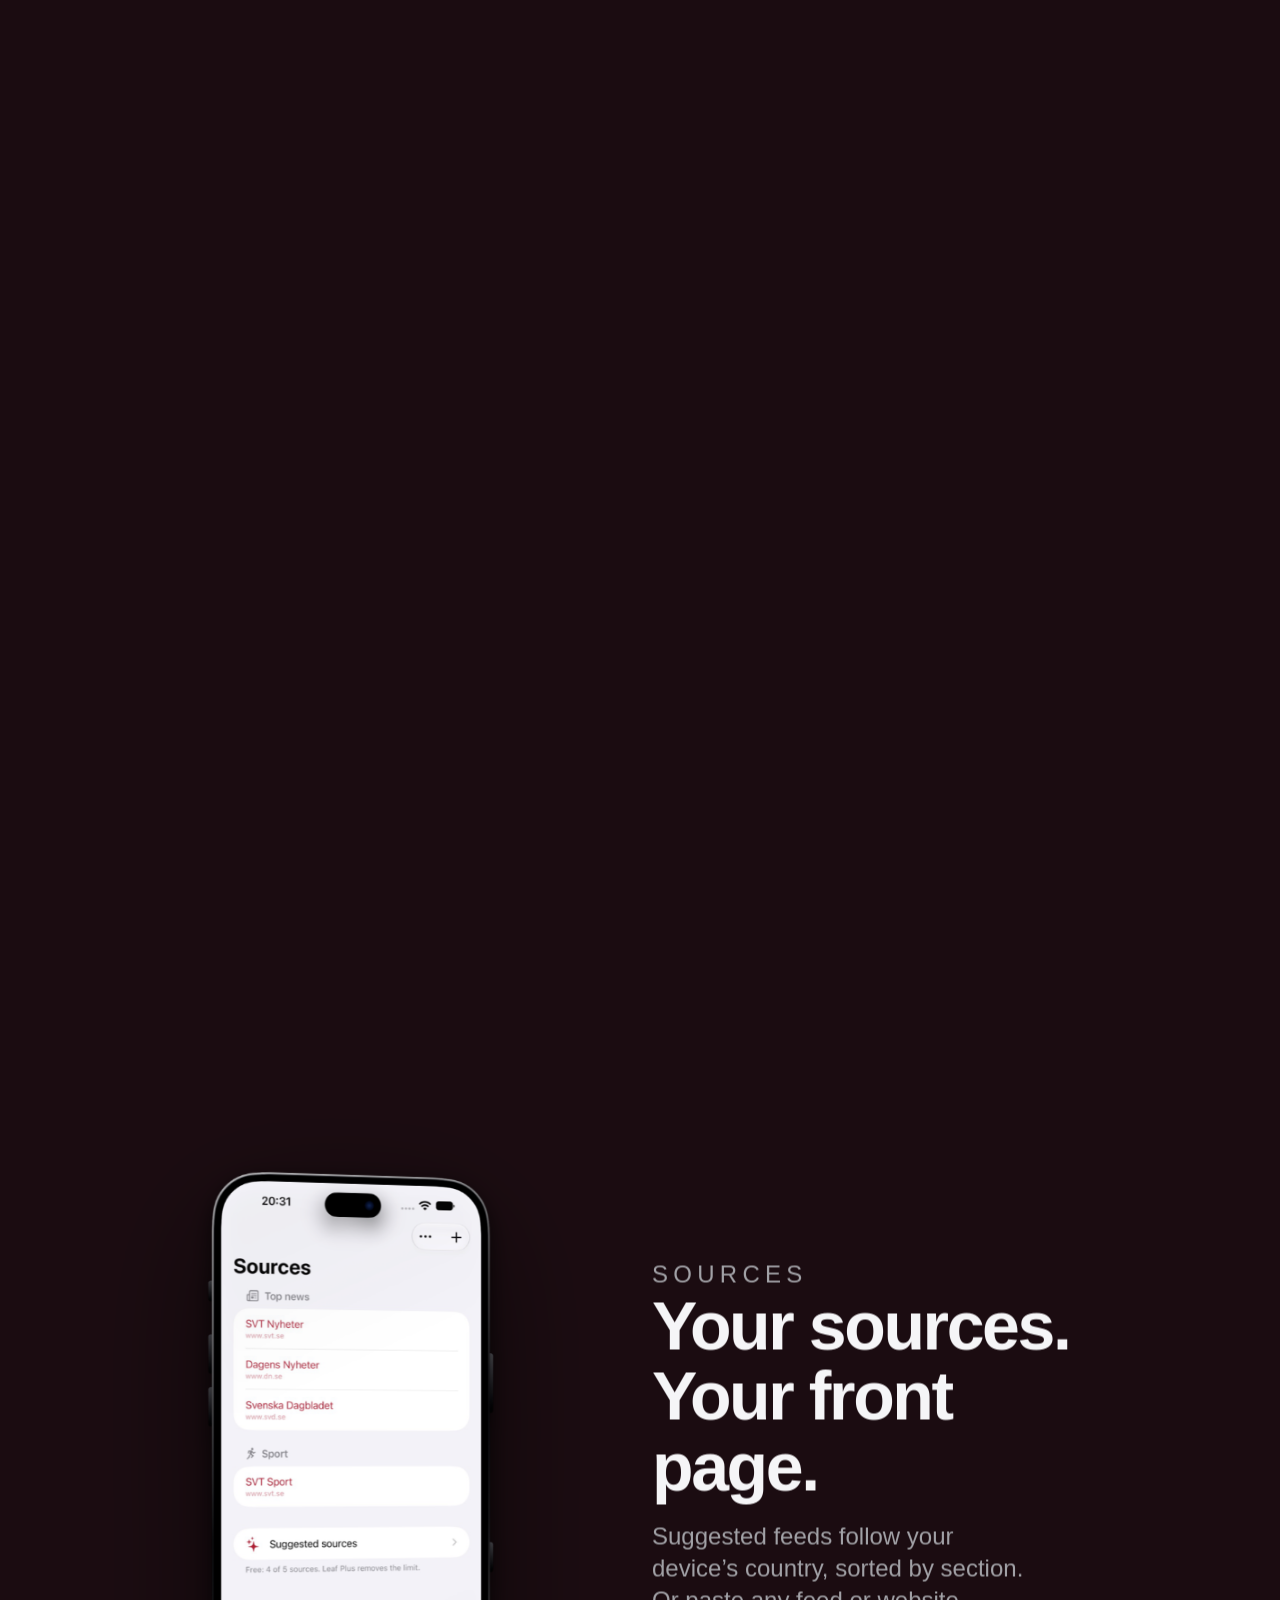
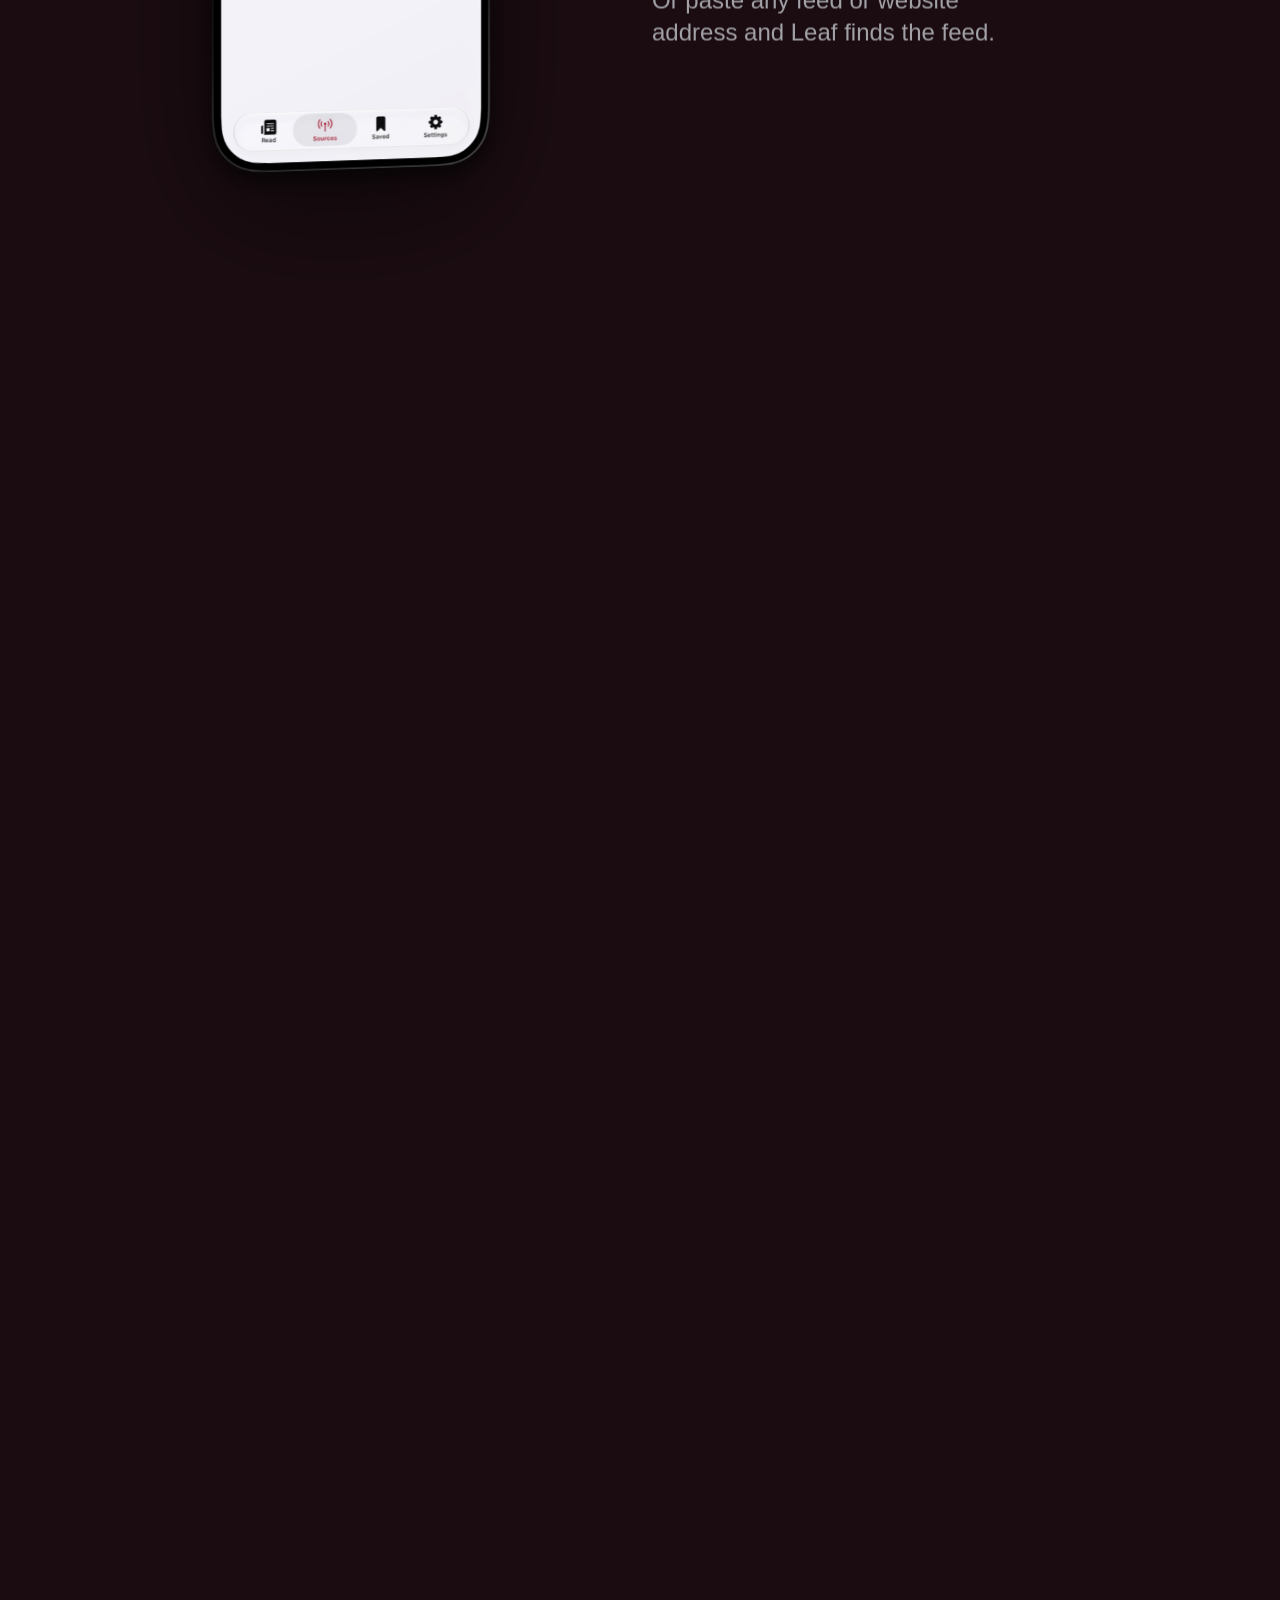
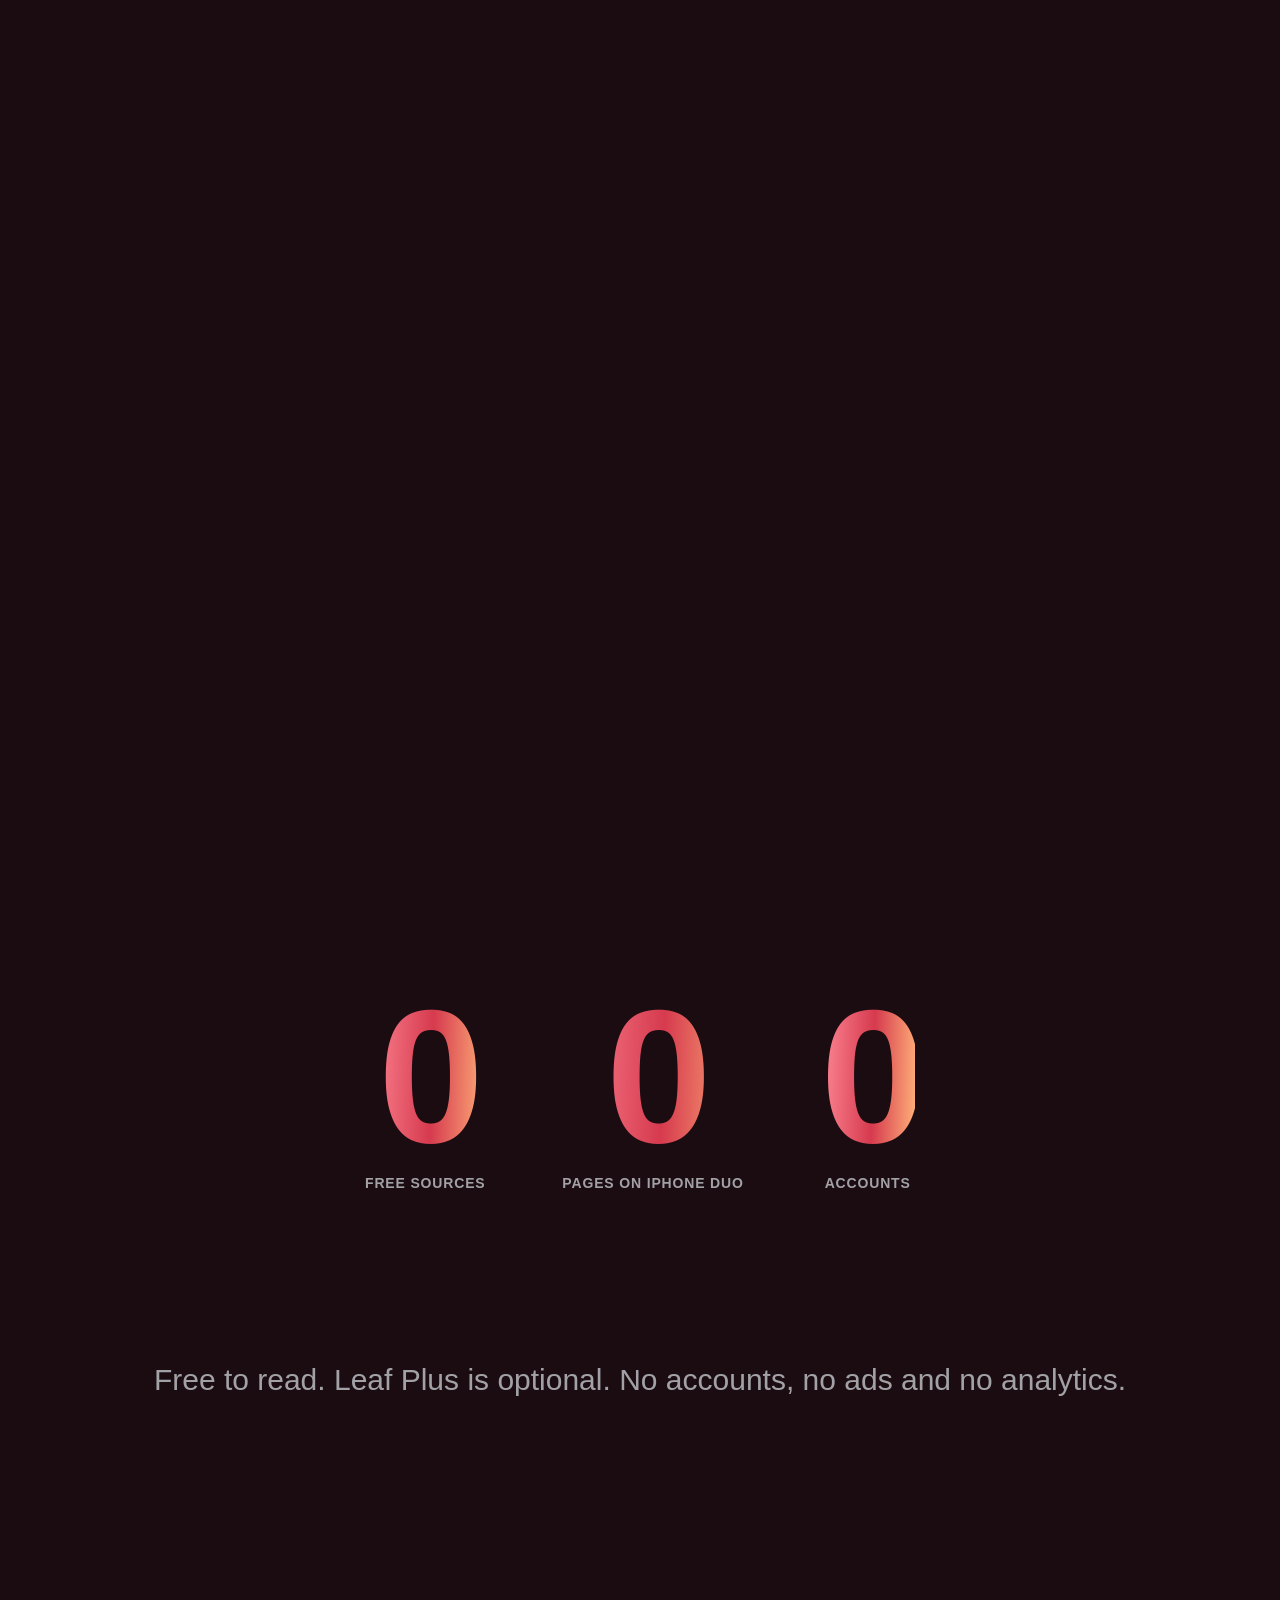
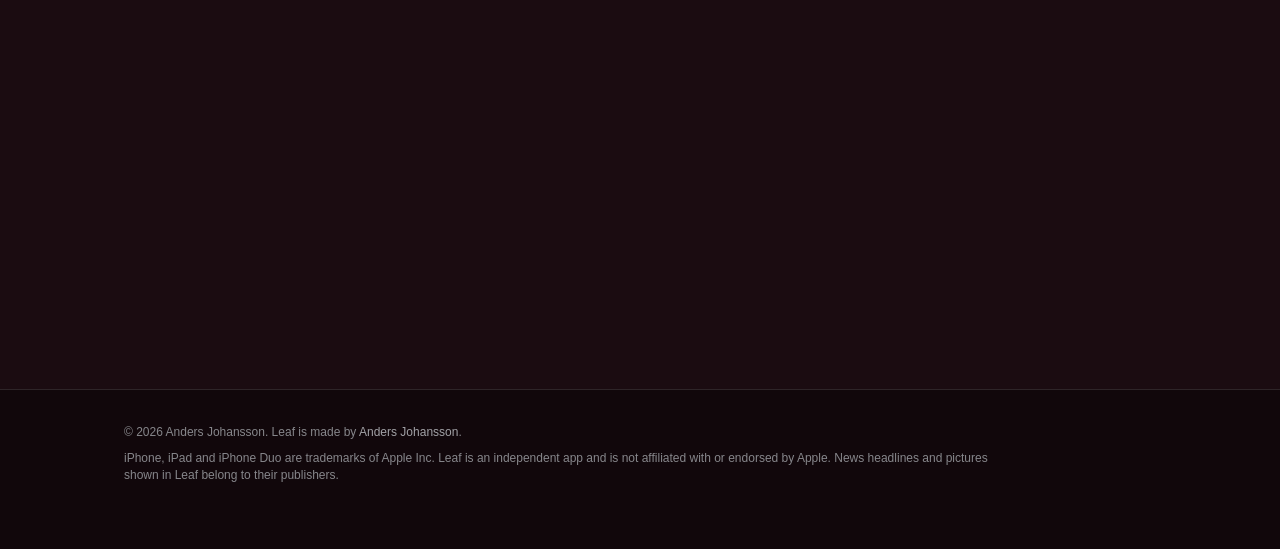
==== commit 6d68cf47: "Rebuild in the shared scroll-motion style: pinned stages, continuous colour, Framedevice mockups Co-" ====
--- a/index.html
+++ b/index.html
@@ -2,160 +2,95 @@
 <html lang="en">
 <head>
   <meta charset="utf-8">
-  <meta name="viewport" content="width=device-width, initial-scale=1">
+  <meta name="viewport" content="width=device-width, initial-scale=1, viewport-fit=cover">
   <title>Leaf – an RSS reader where the news turns like a page</title>
-  <meta name="description" content="Leaf is an RSS reader for iPhone, iPad and iPhone Duo. Every story is a page you turn like a newspaper. Follow your own sources, sync through iCloud, no accounts and no tracking.">
-  <meta name="theme-color" content="#b82e3d">
+  <meta name="description" content="Leaf is an RSS reader for iPhone, iPad and iPhone Duo where every story is a page and the page curls over like paper. iCloud sync, a widget, a morning edition, no accounts and no tracking.">
+  <meta name="theme-color" content="#14080b">
   <link rel="icon" type="image/png" href="assets/favicon.png">
   <link rel="apple-touch-icon" href="assets/apple-touch-icon.png">
   <meta property="og:title" content="Leaf">
-  <meta property="og:description" content="An RSS reader for iPhone, iPad and iPhone Duo where every story is a page you turn like a newspaper.">
+  <meta property="og:description" content="The news, one page at a time. An RSS reader for iPhone, iPad and iPhone Duo.">
   <meta property="og:type" content="website">
   <meta property="og:url" content="https://idrewn.github.io/leaf-site/">
   <meta property="og:image" content="https://idrewn.github.io/leaf-site/assets/og.jpg">
-  <link rel="stylesheet" href="style.css">
+  <link rel="stylesheet" href="motion.css">
+  <link rel="stylesheet" href="theme.css">
 </head>
 <body>
-<header class="site-header">
+<div class="ambient" aria-hidden="true"></div>
+<header class="nav"><div class="wrap">
+  <a class="brand" href="./"><img src="assets/icon.png" alt="" width="24" height="24">Leaf</a>
+  <ul><li><a href="#pages">Pages</a></li><li><a href="#sources">Sources</a></li><li><a href="#details">Details</a></li><li><a href="privacy.html">Privacy</a></li><li><a href="support.html">Support</a></li></ul>
+  <a class="buy" href="https://testflight.apple.com/join/WN9FSDAE">Join the beta</a>
+</div></header>
+<main>
+<section class="stage hero" id="top" style="--n:3.3" data-stage data-bg="#14080b" data-glow="214,58,78">
+  <div class="pin">
+    <div class="hero-copy" data-beat="-1,-0.5,0.2,0.46" data-travel="-110">
+      <p class="eyebrow">RSS reader · iPhone · iPad · iPhone Duo</p>
+      <h1>Leaf.<br><span class="grad">The news, one page at a time.</span></h1>
+      <p class="lead">Follow the sources you choose and turn each story like a page in a newspaper.</p>
+      <div class="cta"><a class="pill fill" href="https://testflight.apple.com/join/WN9FSDAE">Join the beta</a><a class="pill line" href="#pages">See how it turns</a></div>
+    </div>
+    <p class="hero-tag" data-beat="0.42,0.62,2,3" data-travel="50">Turn the page.<br><span class="grad">Not the scroll.</span></p>
+    <div class="fan"><div class="device" data-motion="fan" data-i="0" data-n="2"><img src="assets/phone-sources.png" alt="Leaf: choosing sources" width="1306" height="2360" loading=eager></div><div class="device" data-motion="fan" data-i="1" data-n="2"><img src="assets/phone-iphone.png" alt="Leaf: a story as a page" width="1306" height="2360"></div></div>
+  </div>
+</section>
+<section class="stage" id="pages" style="--n:3.15" data-stage data-bg="#1a0a0e" data-glow="214,58,78">
+  <i class="mark" aria-hidden="true" data-bg="#1a0a0e" data-glow="214,58,78" style="position:absolute;left:0;top:32.94%;width:1px;height:1px"></i>
+<i class="mark" aria-hidden="true" data-bg="#1c0d12" data-glow="230,90,120" style="position:absolute;left:0;top:67.06%;width:1px;height:1px"></i>
+  <div class="pin split">
+    <div class="copy"><div class="beat" data-beat="-1.000,-0.500,0.450,0.550">
+        <p class="eyebrow">Pages that turn</p>
+        <h2>A story is a page.</h2>
+        <p>No endless scroll. A story is a page, the next story is the next page, and turning it feels like paper.</p>
+      </div><div class="beat" data-beat="0.450,0.550,2.000,3.000">
+        <p class="eyebrow">iPhone Duo</p>
+        <h2>Two pages. One spine.</h2>
+        <p>Open the Duo and the pages sit side by side with the spine in the crease. Fold it part way and the stories keep clear of the fold.</p>
+      </div></div>
+    <div class="devwrap"><div class="device wide" data-motion="wide" style="aspect-ratio:1600/1125"><img data-beat="-1.000,-0.500,0.440,0.560" src="assets/duo-curl.jpg" alt="A page curling over in Leaf on an iPhone Duo" loading="lazy" width=1600 height=1125><img data-beat="0.440,0.560,2.000,3.000" src="assets/duo.jpg" alt="Leaf on an iPhone Duo with two pages" loading="lazy" width=1600 height=1125></div></div>
+  </div>
+</section>
+<section class="stage" id="sources" style="--n:3.15" data-stage data-bg="#17090c" data-glow="255,138,110">
+  <i class="mark" aria-hidden="true" data-bg="#17090c" data-glow="255,138,110" style="position:absolute;left:0;top:32.94%;width:1px;height:1px"></i>
+<i class="mark" aria-hidden="true" data-bg="#1f0c0f" data-glow="214,58,78" style="position:absolute;left:0;top:67.06%;width:1px;height:1px"></i>
+  <div class="pin split flip">
+    <div class="copy"><div class="beat" data-beat="-1.000,-0.500,0.450,0.550">
+        <p class="eyebrow">Sources</p>
+        <h2>Your sources. Your front page.</h2>
+        <p>Suggested feeds follow your device&rsquo;s country, sorted by section. Or paste any feed or website address and Leaf finds the feed.</p>
+      </div><div class="beat" data-beat="0.450,0.550,2.000,3.000">
+        <p class="eyebrow">Reading</p>
+        <h2>Read it your way.</h2>
+        <p>Search, jump from the table of contents, show only unread stories, and choose typeface, text size and a paper or sepia background.</p>
+      </div></div>
+    <div class="devwrap"><div class="device" data-motion="sway"><img data-beat="-1.000,-0.500,0.440,0.560" src="assets/phone-sources.png" alt="Choosing sources" loading="lazy" width=1306 height=2360><img data-beat="0.440,0.560,2.000,3.000" src="assets/phone-iphone.png" alt="A story in Leaf" loading="lazy" width=1306 height=2360></div></div>
+  </div>
+</section>
+<section class="stage numbers" style="--n:2.6" data-stage data-bg="#1a0b12" data-glow="200,60,140">
+  <div class="pin"><div class="row" data-zoom><div><div class="n grad" data-count="5" data-pre="" data-suf="">0</div><div class="l">free sources</div></div><div><div class="n grad" data-count="2" data-pre="" data-suf="">0</div><div class="l">pages on iPhone Duo</div></div><div><div class="n grad" data-count="0" data-pre="" data-suf="">0</div><div class="l">accounts</div></div></div><p class="sentence">Free to read. Leaf Plus is optional. No accounts, no ads and no analytics.</p></div>
+</section>
+<section class="block center" id="details" data-bg="#14080b" data-glow="214,58,78">
   <div class="wrap">
-    <a class="brand" href="./"><img src="assets/favicon.png" alt="" width="28" height="28">Leaf</a>
-    <nav aria-label="Main"><a href="#how">How it works</a><a href="#features">Features</a><a href="#plus">Leaf Plus</a><a href="privacy.html">Privacy</a><a href="support.html">Support</a></nav>
+    <p class="eyebrow" data-reveal>Details</p>
+    <h2 data-reveal>A newspaper that is yours.</h2>
+    <p class="lead" data-reveal>The sources are your own and the front page is made fresh each time.</p>
+    <div class="bento"><div class="tile w4 hot" data-reveal><span class="k">iCloud</span><h3>Where you left off.</h3><p>Your sources, saved stories and reading place sync between your devices through iCloud, and are in your iCloud backup, so a new phone picks up on the same page.</p></div><div class="tile " data-reveal><span class="k">Widget</span><h3>The front page, on your Home Screen.</h3><p>The latest headlines on your Home Screen and Lock Screen. Tap one to open that page.</p></div><div class="tile " data-reveal><span class="k">Your feeds</span><h3>Bring your list.</h3><p>Paste a feed or a website address, or move your list with an OPML file.</p></div><div class="tile " data-reveal><span class="k">Local</span><h3>Sources for where you live.</h3><p>Suggested feeds follow your country: Sweden first, then Norway, Denmark, Finland, Germany, France, Spain, the UK, the US and a global list.</p></div><div class="tile w3" data-reveal><span class="k">Plus</span><h3>Free to read. Plus to go further.</h3><p>Leaf Plus is an optional subscription, monthly or yearly: as many sources as you like, notifications from the sources you pick, a morning edition and saved stories. Cancel any time in your Apple ID settings.</p></div><div class="tile w3" data-reveal><span class="k">Private</span><h3>Private by design.</h3><p>No accounts, no ads, no analytics and no servers of mine. Notifications are made on your device. <a href="privacy.html">Read the privacy policy</a>.</p></div></div>
   </div>
-</header>
-
-<main>
-  <div class="wrap hero">
-    <img class="icon" src="assets/icon.png" alt="The Leaf app icon: a serif L on crimson with a turned page corner" width="120" height="120">
-    <hr class="rule">
-    <h1>Leaf</h1>
-    <p class="lead">The news, one page at a time. Follow the sources you choose and turn each story like a page in a newspaper. Made for iPhone, iPad and iPhone Duo.</p>
-    <p style="margin:0 0 14px;"><a class="button" href="https://testflight.apple.com/join/WN9FSDAE" rel="noopener">Join the beta on TestFlight</a></p>
-    <span class="badge">In TestFlight beta &middot; iOS 26 or later</span>
-    <div class="showcase">
-      <figure class="duo" style="margin:0"><img src="assets/screen-duo-curl.jpg" alt="Leaf on the inner display of an iPhone Duo: two pages side by side, with a third page curling over like paper" width="1600" height="1125"></figure>
-    </div>
-    <p class="caption">A page turning in Leaf on an iPhone Duo, in the Xcode simulator. The headlines belong to the publishers.</p>
+</section>
+<section class="cta-block" id="get" data-bg="#14080b" data-glow="214,58,78">
+  <div class="wrap">
+    <img class="icon" src="assets/icon.png" alt="Leaf app icon" width="132" height="132" data-reveal>
+    <h2 data-reveal>Get Leaf.</h2>
+    <p class="lead" data-reveal>In TestFlight beta now. For iPhone and iPad with iOS 26 or later, in English and Swedish. The fold-aware iPhone Duo layout needs iOS 27.1.</p>
+    <div class="cta" data-reveal><a class="pill fill" href="https://testflight.apple.com/join/WN9FSDAE">Join the beta</a><a class="pill line" href="support.html">Support</a></div>
+    
   </div>
-
-  <section id="how">
-    <div class="wrap">
-      <h2>Three steps. Then turn the page.</h2>
-      <p class="sub">There is nothing to sign up for.</p>
-      <ol class="steps">
-        <li><strong>Pick your sources</strong><span>Leaf suggests popular ones for your country, sorted by section. Or paste any feed or website address.</span></li>
-        <li><strong>Turn the pages</strong><span>Each story is a page. Swipe and it curls over like paper. On iPhone Duo and iPad you see two pages at once.</span></li>
-        <li><strong>Read on</strong><span>Tap Read full story to open the article in Reader view. Leaf remembers which page you were on.</span></li>
-      </ol>
-    </div>
-  </section>
-
-  <section id="features">
-    <div class="wrap">
-      <h2>A newspaper that is yours</h2>
-      <p class="sub">The sources are your own and the front page is made fresh each time.</p>
-      <div class="grid">
-        <div class="card"><h3>Pages that turn</h3>
-          <p>No endless scroll. A story is a page, the next story is the next page, and turning it feels like paper.</p></div>
-        <div class="card"><h3>Made for iPhone Duo</h3>
-          <p>Open the Duo and the pages sit side by side with the spine in the crease. Fold it part way and the stories keep clear of the fold.</p></div>
-        <div class="card"><h3>Sources for where you live</h3>
-          <p>Suggested feeds follow your device's country: Sweden first, then Norway, Denmark, Finland, Germany, France, Spain, the UK, the US and a global list.</p></div>
-        <div class="card"><h3>Your own feeds</h3>
-          <p>Paste a feed or a website address and Leaf finds the feed. Bring your list from another reader with an OPML file, or take it with you.</p></div>
-        <div class="card"><h3>Where you left off</h3>
-          <p>Your sources, saved stories and reading place sync between your devices through iCloud, and are in your iCloud backup, so a new phone picks up on the same page.</p></div>
-        <div class="card"><h3>Read it your way</h3>
-          <p>Search, jump from the table of contents, show only unread stories, and choose typeface, text size and a paper or sepia background.</p></div>
-        <div class="card"><h3>A widget for the front page</h3>
-          <p>The latest headlines on your Home Screen and Lock Screen. Tap one to open that page.</p></div>
-        <div class="card"><h3>Private by design</h3>
-          <p>No accounts, no ads, no analytics and no servers of mine. <a href="privacy.html">Read the privacy policy</a>.</p></div>
-        <div class="card"><h3>English and Swedish</h3>
-          <p>Leaf follows your language: <em>Your morning edition</em> becomes <em>Din morgonupplaga</em>.</p></div>
-      </div>
-      <div class="showcase">
-        <figure class="phone" style="margin:0"><img src="assets/screen-iphone.jpg" alt="Leaf on an iPhone: one story as a page, with a serif headline, a short summary and a Read full story button" width="736" height="1600"></figure>
-        <figure class="phone" style="margin:0"><img src="assets/screen-iphone-sources.jpg" alt="Leaf's Sources screen on an iPhone, with sources sorted into sections" width="736" height="1600"></figure>
-      </div>
-      <p class="caption" style="text-align:center">Leaf on an iPhone 18 Pro Max, in the Xcode simulator.</p>
-    </div>
-  </section>
-
-  <section id="plus">
-    <div class="wrap">
-      <h2>Free to read. Plus to go further.</h2>
-      <p class="sub">Leaf is free to download and the reader is the same for everyone. Leaf Plus is an optional subscription, monthly or yearly, that you can cancel any time in your Apple ID settings.</p>
-      <div class="plans">
-        <div class="plan">
-          <h3>Leaf</h3>
-          <p class="price">Free</p>
-          <ul>
-            <li>Page-turning reader, with two pages on iPhone Duo and iPad</li>
-            <li>Up to 5 sources, from the suggestions or your own</li>
-            <li>iCloud sync and backup</li>
-            <li>Search, unread only, widget and reading settings</li>
-            <li>Import and export your sources (OPML)</li>
-          </ul>
-        </div>
-        <div class="plan plus">
-          <h3>Leaf Plus</h3>
-          <p class="price">Optional subscription</p>
-          <ul>
-            <li>As many sources as you like</li>
-            <li>Notifications from the sources you pick</li>
-            <li>A morning edition at the time you choose</li>
-            <li>Save stories to read later</li>
-          </ul>
-        </div>
-      </div>
-    </div>
-  </section>
-
-  <section id="details">
-    <div class="wrap">
-      <h2>The details</h2>
-      <p class="sub">What is in the app today.</p>
-      <div class="facts">
-        <div>
-          <h3>Reading</h3>
-          <ul>
-            <li>RSS 2.0, RSS 1.0 and Atom feeds</li>
-            <li>Sections: top news, domestic, world, business, technology, sport, culture, science, local</li>
-            <li>Full articles open in the system's Reader view</li>
-            <li>Your page is remembered, also across devices</li>
-          </ul>
-        </div>
-        <div>
-          <h3>Notifications</h3>
-          <ul>
-            <li>Made on your device, with no push server</li>
-            <li>iOS decides when Leaf can check for news, so alerts can arrive some time after a story is published</li>
-            <li>Quiet hours for story notifications</li>
-          </ul>
-        </div>
-        <div>
-          <h3>Requirements</h3>
-          <ul>
-            <li>iPhone or iPad with iOS 26 or later</li>
-            <li>iPhone Duo: the fold-aware layout needs iOS 27.1</li>
-            <li>English and Swedish</li>
-          </ul>
-        </div>
-      </div>
-      <p style="margin-top:32px;">
-        <a class="button" href="https://testflight.apple.com/join/WN9FSDAE" rel="noopener">Join the beta</a>
-        <a class="button secondary" href="support.html">Get support</a>
-        <a class="button secondary" href="privacy.html">Privacy policy</a>
-      </p>
-    </div>
-  </section>
+</section>
 </main>
-
-<footer>
-  <div class="wrap">
-    <p>&copy; 2026 Anders Johansson. Leaf is made by <a href="https://github.com/iDrewn">Anders Johansson</a>.</p>
-    <p>iPhone, iPad and iPhone Duo are trademarks of Apple Inc. Leaf is an independent app and is not affiliated with or endorsed by Apple. News headlines and pictures shown in Leaf belong to their publishers.</p>
-  </div>
-</footer>
+<footer><div class="wrap"><p>&copy; 2026 Anders Johansson. Leaf is made by <a href="https://github.com/iDrewn">Anders Johansson</a>.</p>
+    <p>iPhone, iPad and iPhone Duo are trademarks of Apple Inc. Leaf is an independent app and is not affiliated with or endorsed by Apple. News headlines and pictures shown in Leaf belong to their publishers.</p></div></footer>
+<script src="motion.js" defer></script>
 </body>
 </html>
--- a/motion.css
+++ b/motion.css
@@ -0,0 +1,156 @@
+/* Shared base for the app sites. Per-site colours come from :root variables in theme.css. */
+:root {
+  --accent: #2b6fd0; --accent2: #7ab7ff; --bg: #05080f; --glow: 43,111,208;
+  --fg: #f5f5f7; --muted: #a1a1a6; --line: rgba(255,255,255,.12); --card: rgba(255,255,255,.06);
+  --gx: 0; --gy: 0;
+  --sans: -apple-system, BlinkMacSystemFont, "SF Pro Display", "SF Pro Text", "Helvetica Neue", Helvetica, Arial, sans-serif;
+}
+* { box-sizing: border-box; }
+html { -webkit-text-size-adjust: 100%; scroll-behavior: smooth; background: var(--bg); }
+body { margin: 0; background: var(--bg); color: var(--fg); font: 17px/1.47 var(--sans); -webkit-font-smoothing: antialiased; overflow-x: hidden; }
+a { color: var(--accent2); text-decoration: none; }
+a:hover { text-decoration: underline; }
+img { max-width: 100%; display: block; }
+.wrap { max-width: 1080px; margin: 0 auto; padding: 0 24px; }
+
+/* A glow that drifts behind everything, so the page itself seems to move */
+.ambient { position: fixed; inset: 0; z-index: 0; pointer-events: none;
+  background:
+    radial-gradient(60vmax 44vmax at calc(50% + var(--gx) * 1%) calc(26% + var(--gy) * 1%), rgba(var(--glow), .30), transparent 70%),
+    radial-gradient(50vmax 40vmax at calc(18% - var(--gx) * .8%) calc(86% - var(--gy) * 1%), rgba(var(--glow), .14), transparent 70%); }
+main, footer { position: relative; z-index: 1; }
+
+/* Nav */
+.nav { position: fixed; top: 0; left: 0; right: 0; z-index: 50; height: 48px; background: rgba(0,0,0,.34); backdrop-filter: saturate(180%) blur(22px); -webkit-backdrop-filter: saturate(180%) blur(22px); border-bottom: 1px solid rgba(255,255,255,.07); }
+.nav .wrap { height: 48px; display: flex; align-items: center; justify-content: space-between; gap: 18px; max-width: 1180px; }
+.brand { display: flex; align-items: center; gap: 9px; color: var(--fg); font-weight: 600; font-size: 15px; letter-spacing: .01em; }
+.brand:hover { text-decoration: none; }
+.brand img { width: 24px; height: 24px; border-radius: 6px; }
+.nav ul { display: flex; gap: 26px; list-style: none; margin: 0; padding: 0; font-size: 12px; }
+.nav ul a { color: rgba(245,245,247,.82); }
+.nav ul a:hover { color: #fff; text-decoration: none; }
+.buy { font-size: 12px; background: var(--accent); color: #fff; padding: 5px 13px; border-radius: 99px; font-weight: 500; }
+.buy:hover { text-decoration: none; filter: brightness(1.12); }
+@media (max-width: 760px) { .nav ul { display: none; } }
+
+/* Type */
+.eyebrow { font-size: 13px; font-weight: 700; letter-spacing: .22em; text-transform: uppercase; color: var(--accent2); margin: 0 0 14px; }
+h1, h2, h3 { font-family: var(--sans); letter-spacing: -.035em; margin: 0; }
+h1 { font-size: clamp(46px, 10vw, 112px); line-height: 1; font-weight: 800; }
+h2 { font-size: clamp(34px, 5.6vw, 68px); line-height: 1.04; font-weight: 800; }
+h3 { font-size: 24px; line-height: 1.15; font-weight: 700; letter-spacing: -.02em; }
+.grad { background: linear-gradient(92deg, var(--accent2), var(--accent) 55%, var(--accent3, var(--accent))); -webkit-background-clip: text; background-clip: text; color: transparent; }
+.lead { font-size: clamp(19px, 2.3vw, 28px); line-height: 1.28; color: var(--muted); font-weight: 500; margin: 22px 0 0; max-width: 34ch; }
+.cta { display: flex; gap: 12px; flex-wrap: wrap; margin-top: 30px; }
+.pill { display: inline-block; padding: 12px 24px; border-radius: 99px; font-size: 17px; font-weight: 500; }
+.pill:hover { text-decoration: none; filter: brightness(1.12); }
+.pill.fill { background: var(--accent); color: #fff; }
+.pill.line { border: 1px solid var(--accent2); color: var(--accent2); }
+.pill.off { background: rgba(255,255,255,.1); color: var(--muted); cursor: default; }
+
+/* ---- Pinned stages: the content moves while the screen stays ---- */
+.stage { position: relative; height: calc(var(--n, 4) * 100vh); height: calc(var(--n, 4) * 100svh); }
+.pin { position: sticky; top: 0; height: 100vh; height: 100svh; overflow: hidden; }
+.pin.split { display: grid; grid-template-columns: 1fr 1fr; align-items: center; max-width: 1180px; margin: 0 auto; padding: 0 28px; gap: 24px; }
+.pin.split.flip .copy { order: 2; }
+.copy { position: relative; height: 56vh; height: 56svh; }
+.beat { position: absolute; inset: 0; display: flex; flex-direction: column; justify-content: center; opacity: var(--v, 1);
+  transform: translate3d(0, calc(var(--ty, 0) * 1px), 0) scale(calc(.95 + .05 * var(--v, 1))); filter: blur(calc((1 - var(--v, 1)) * 14px)); will-change: opacity, transform, filter; }
+.beat p { font-size: clamp(18px, 2vw, 24px); line-height: 1.34; color: var(--muted); font-weight: 500; margin: 18px 0 0; max-width: 28ch; }
+.beat h2 { max-width: 12ch; }
+.devwrap { position: relative; height: 86vh; height: 86svh; display: flex; align-items: center; justify-content: center; perspective: 1700px; }
+.device { position: relative; height: 100%; aspect-ratio: 1306 / 2360; will-change: transform; transform-style: preserve-3d; filter: drop-shadow(0 40px 70px rgba(0,0,0,.5)); }
+.device img { position: absolute; inset: 0; width: 100%; height: 100%; object-fit: contain; opacity: var(--v, 1); will-change: opacity; }
+.device.wide { aspect-ratio: auto; height: auto; width: min(100%, 640px); }
+.device.wide img { position: relative; border-radius: 22px; opacity: 1; box-shadow: 0 0 0 1px rgba(255,255,255,.1); }
+.device.wide.plain img { border-radius: 0; box-shadow: none; }
+.device.wide img + img { position: absolute; inset: 0; height: 100%; opacity: var(--v, 0); }
+
+/* Hero */
+.hero .pin { display: grid; place-items: center; }
+.hero-copy { position: absolute; left: 0; right: 0; top: 0; bottom: 0; display: flex; flex-direction: column; align-items: center; justify-content: center; text-align: center; padding: 0 24px;
+  opacity: var(--v, 1); transform: translate3d(0, calc(var(--ty, 0) * 1px), 0) scale(calc(.92 + .08 * var(--v, 1))); filter: blur(calc((1 - var(--v, 1)) * 16px)); }
+.hero-copy .lead { margin-left: auto; margin-right: auto; max-width: 30ch; }
+.hero-copy .cta { justify-content: center; }
+.hero-tag { position: absolute; left: 0; right: 0; top: 13vh; top: 13svh; padding: 0 24px; text-align: center; font-size: clamp(32px, 7.4vw, 76px); font-weight: 800; letter-spacing: -.04em; line-height: 1.04; opacity: var(--v, 1); transform: translate3d(0, calc(var(--ty, 0) * 1px), 0) scale(calc(.94 + .06 * var(--v, 1))); filter: blur(calc((1 - var(--v, 1)) * 14px)); z-index: 2; }
+.fan { position: absolute; inset: 0; display: grid; place-items: end center; perspective: 1700px; }
+.fan .device { grid-area: 1 / 1; height: min(78svh, 112vw * 1.1); margin-bottom: -2svh; }
+.fan.low .device { margin-bottom: -14svh; }
+
+/* Big numbers */
+.numbers .pin { display: grid; place-items: center; text-align: center; }
+.numbers .row { display: flex; gap: clamp(20px, 6vw, 90px); justify-content: center; flex-wrap: wrap; will-change: transform, opacity; }
+.numbers .n { font-size: clamp(68px, 15vw, 190px); font-weight: 800; letter-spacing: -.06em; line-height: .95; }
+.numbers .l { color: var(--muted); font-weight: 600; letter-spacing: .06em; text-transform: uppercase; font-size: 14px; margin-top: 6px; }
+.numbers .sentence { position: absolute; left: 0; right: 0; bottom: 12vh; text-align: center; font-size: clamp(19px, 2.4vw, 30px); color: var(--muted); font-weight: 500; padding: 0 24px; }
+
+/* Reveal blocks, driven continuously by position */
+[data-reveal] { opacity: var(--r, 1); transform: translate3d(0, calc((1 - var(--r, 1)) * 70px), 0) scale(calc(.93 + .07 * var(--r, 1))); filter: blur(calc((1 - var(--r, 1)) * 8px)); will-change: opacity, transform; }
+section.block { padding: 18vh 0; position: relative; }
+.center { text-align: center; }
+.center .lead { margin-left: auto; margin-right: auto; }
+.bento { display: grid; grid-template-columns: repeat(6, 1fr); gap: 16px; margin-top: 56px; }
+.tile { grid-column: span 2; background: var(--card); border: 1px solid var(--line); border-radius: 30px; padding: 32px; min-height: 230px; text-align: left; backdrop-filter: blur(14px); -webkit-backdrop-filter: blur(14px); }
+.tile.w3 { grid-column: span 3; } .tile.w4 { grid-column: span 4; } .tile.w6 { grid-column: span 6; }
+.tile .k { display: block; font-size: 12px; font-weight: 700; letter-spacing: .2em; text-transform: uppercase; color: var(--accent2); margin-bottom: 14px; }
+.tile h3 { margin-bottom: 10px; }
+.tile p { margin: 0; color: var(--muted); font-size: 17px; }
+.tile.hot { background: linear-gradient(135deg, rgba(var(--glow), .42), rgba(var(--glow), .08)); }
+@media (max-width: 860px) { .bento { grid-template-columns: 1fr; } .tile, .tile.w3, .tile.w4, .tile.w6 { grid-column: auto; } }
+
+/* Horizontal track: vertical scroll becomes sideways motion */
+.hstage .pin { display: flex; align-items: center; }
+.track { display: flex; gap: 22px; padding: 0 22px; will-change: transform; }
+.track .card { flex: 0 0 auto; width: min(78vw, 420px); background: var(--card); border: 1px solid var(--line); border-radius: 32px; padding: 30px; min-height: 52vh; display: flex; flex-direction: column; justify-content: space-between; }
+.track .card h3 { font-size: 30px; }
+.track .card p { color: var(--muted); }
+
+/* Call to action */
+.cta-block { text-align: center; padding: 22vh 0 18vh; }
+.cta-block .icon { width: 132px; height: 132px; border-radius: 30px; margin: 0 auto 30px; box-shadow: 0 20px 60px rgba(var(--glow), .5); }
+.cta-block .cta { justify-content: center; }
+.cta-block .lead { margin-left: auto; margin-right: auto; }
+
+/* Doc pages */
+.doc { max-width: 740px; margin: 0 auto; padding: 120px 22px 90px; position: relative; z-index: 1; }
+.doc h1 { font-size: clamp(36px, 6vw, 56px); }
+.doc h2 { font-size: 24px; margin-top: 40px; letter-spacing: -.02em; }
+.doc p, .doc li { color: var(--muted); font-size: 18px; }
+.doc ul { padding-left: 20px; }
+.doc strong { color: var(--fg); }
+.doc details { background: var(--card); border: 1px solid var(--line); border-radius: 16px; padding: 14px 18px; margin: 12px 0; }
+.doc summary { cursor: pointer; font-weight: 600; color: var(--fg); }
+.doc code { color: var(--fg); }
+.doc table { border-collapse: collapse; width: 100%; font-size: 15px; } .doc td, .doc th { border-bottom: 1px solid var(--line); padding: 8px 6px; text-align: left; color: var(--muted); }
+
+footer { border-top: 1px solid var(--line); padding: 34px 0 56px; color: #86868b; font-size: 12px; background: rgba(0,0,0,.35); }
+footer p { margin: 0 0 8px; max-width: 900px; } footer a { color: #a1a1a6; }
+
+/* Mobile layout: the device on top, the words under it */
+@media (max-width: 820px) {
+  .pin.split { grid-template-columns: 1fr; grid-template-rows: 58svh 1fr; padding: 54px 22px 0; gap: 0; align-items: start; }
+  .pin.split .copy, .pin.split.flip .copy { order: 2; height: 34svh; align-self: start; text-align: center; }
+  .pin.split .devwrap { order: 1; height: 56svh; }
+  .beat { align-items: center; justify-content: flex-start; padding-top: 6px; }
+  .beat h2 { font-size: clamp(28px, 8.4vw, 40px); max-width: 14ch; }
+  .beat p { font-size: 17px; max-width: 30ch; margin-top: 12px; }
+  .fan .device { height: 62svh; }
+}
+
+/* No JS or reduced motion: a calm, stacked layout with nothing pinned */
+:is(html:not(.js), html.reduced) .stage { height: auto; }
+:is(html:not(.js), html.reduced) .pin { position: static; height: auto; overflow: visible; padding: 56px 0; }
+:is(html:not(.js), html.reduced) .copy { height: auto; display: flex; flex-direction: column; gap: 36px; }
+:is(html:not(.js), html.reduced) .beat, :is(html:not(.js), html.reduced) .hero-copy { position: static; opacity: 1; transform: none; filter: none; }
+:is(html:not(.js), html.reduced) .hero-copy { padding: 60px 24px; }
+:is(html:not(.js), html.reduced) .hero-tag { position: static; opacity: 1; transform: none; filter: none; padding: 20px 24px; }
+:is(html:not(.js), html.reduced) .devwrap { height: auto; flex-wrap: wrap; gap: 18px; }
+:is(html:not(.js), html.reduced) .device { height: 62vh; transform: none !important; }
+:is(html:not(.js), html.reduced) .device img { position: relative; opacity: 1; }
+:is(html:not(.js), html.reduced) .fan { position: static; flex-wrap: wrap; gap: 14px; }
+:is(html:not(.js), html.reduced) .fan .device { height: 52vh; margin: 0; }
+:is(html:not(.js), html.reduced) [data-reveal] { opacity: 1; transform: none; filter: none; }
+:is(html:not(.js), html.reduced) .numbers .pin { padding: 80px 0; }
+:is(html:not(.js), html.reduced) .numbers .sentence { position: static; margin-top: 30px; }
+:is(html:not(.js), html.reduced) .track { flex-wrap: wrap; }
+:is(html:not(.js), html.reduced) .hstage .pin { display: block; }
--- a/theme.css
+++ b/theme.css
@@ -0,0 +1,2 @@
+:root { --accent: #d63a4e; --accent2: #ff8a97; --accent3: #ffb27a; --bg: #14080b; --glow: 214,58,78; }
+
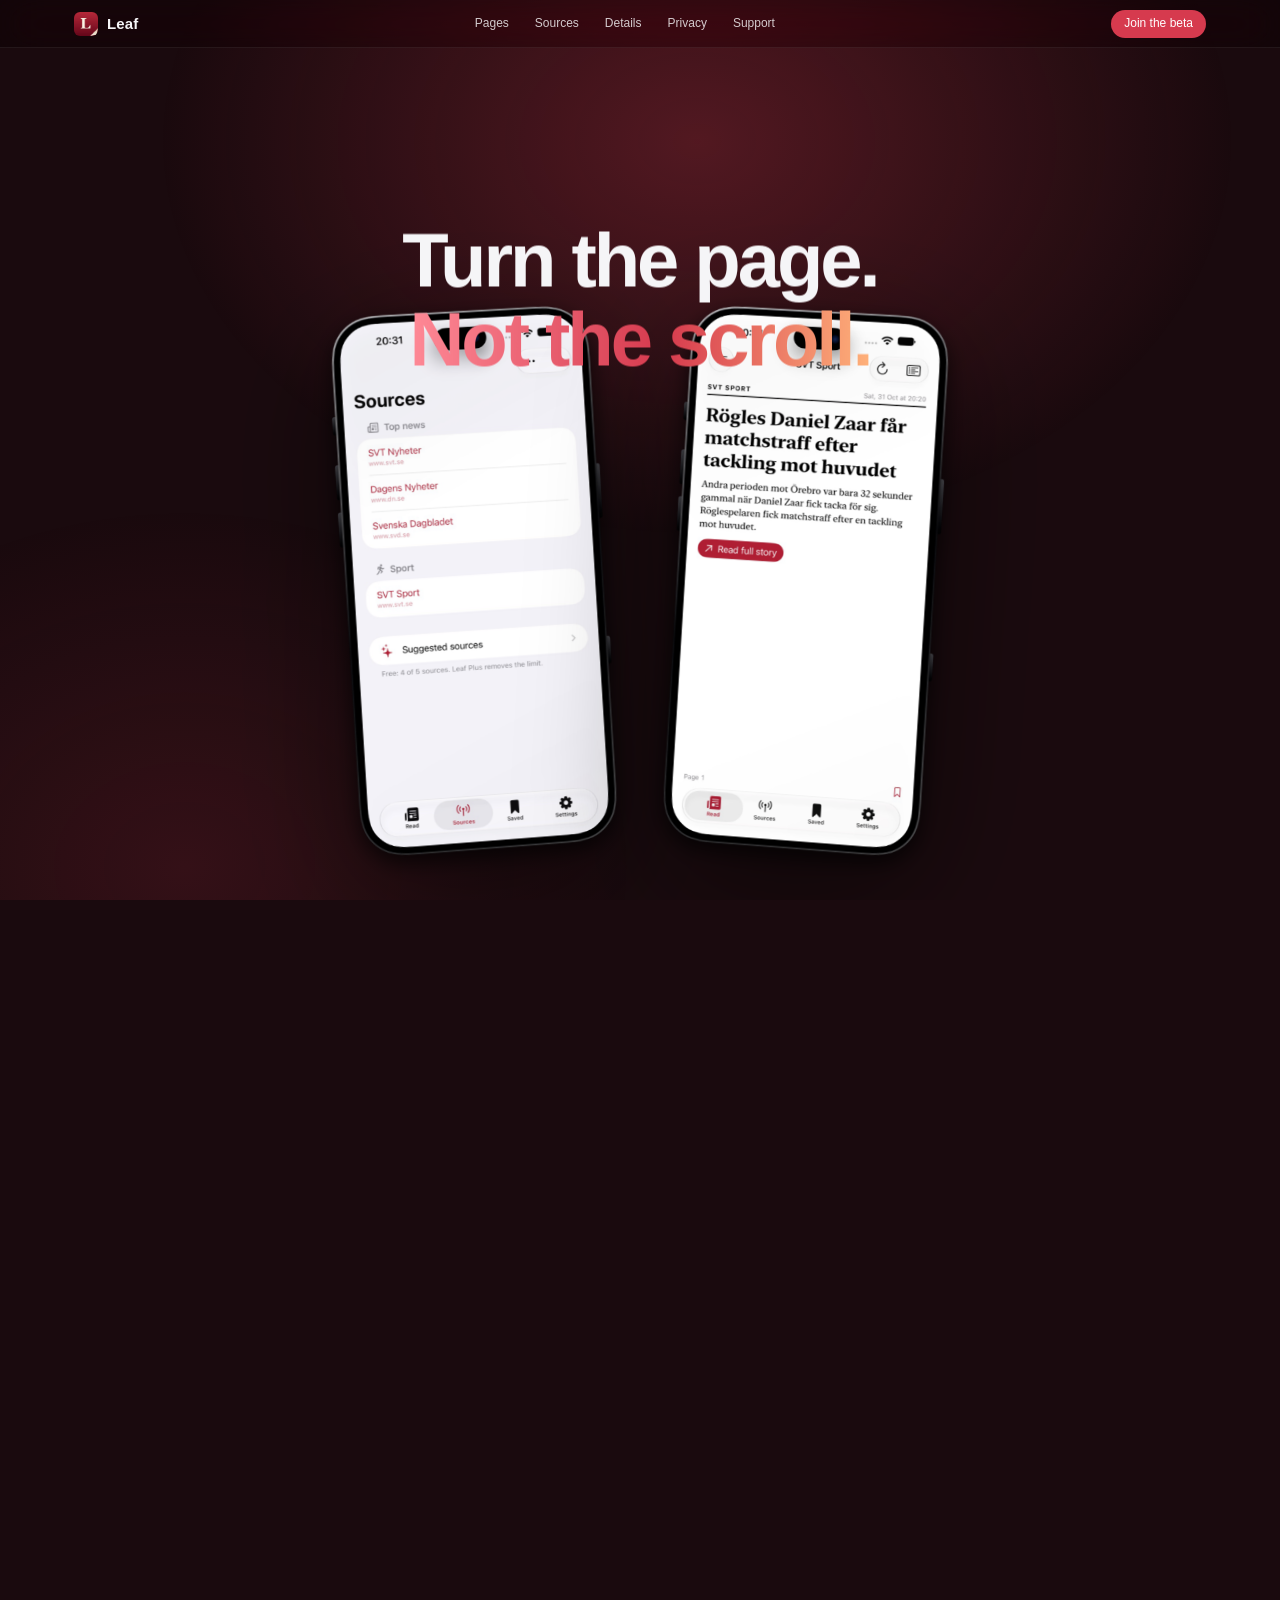
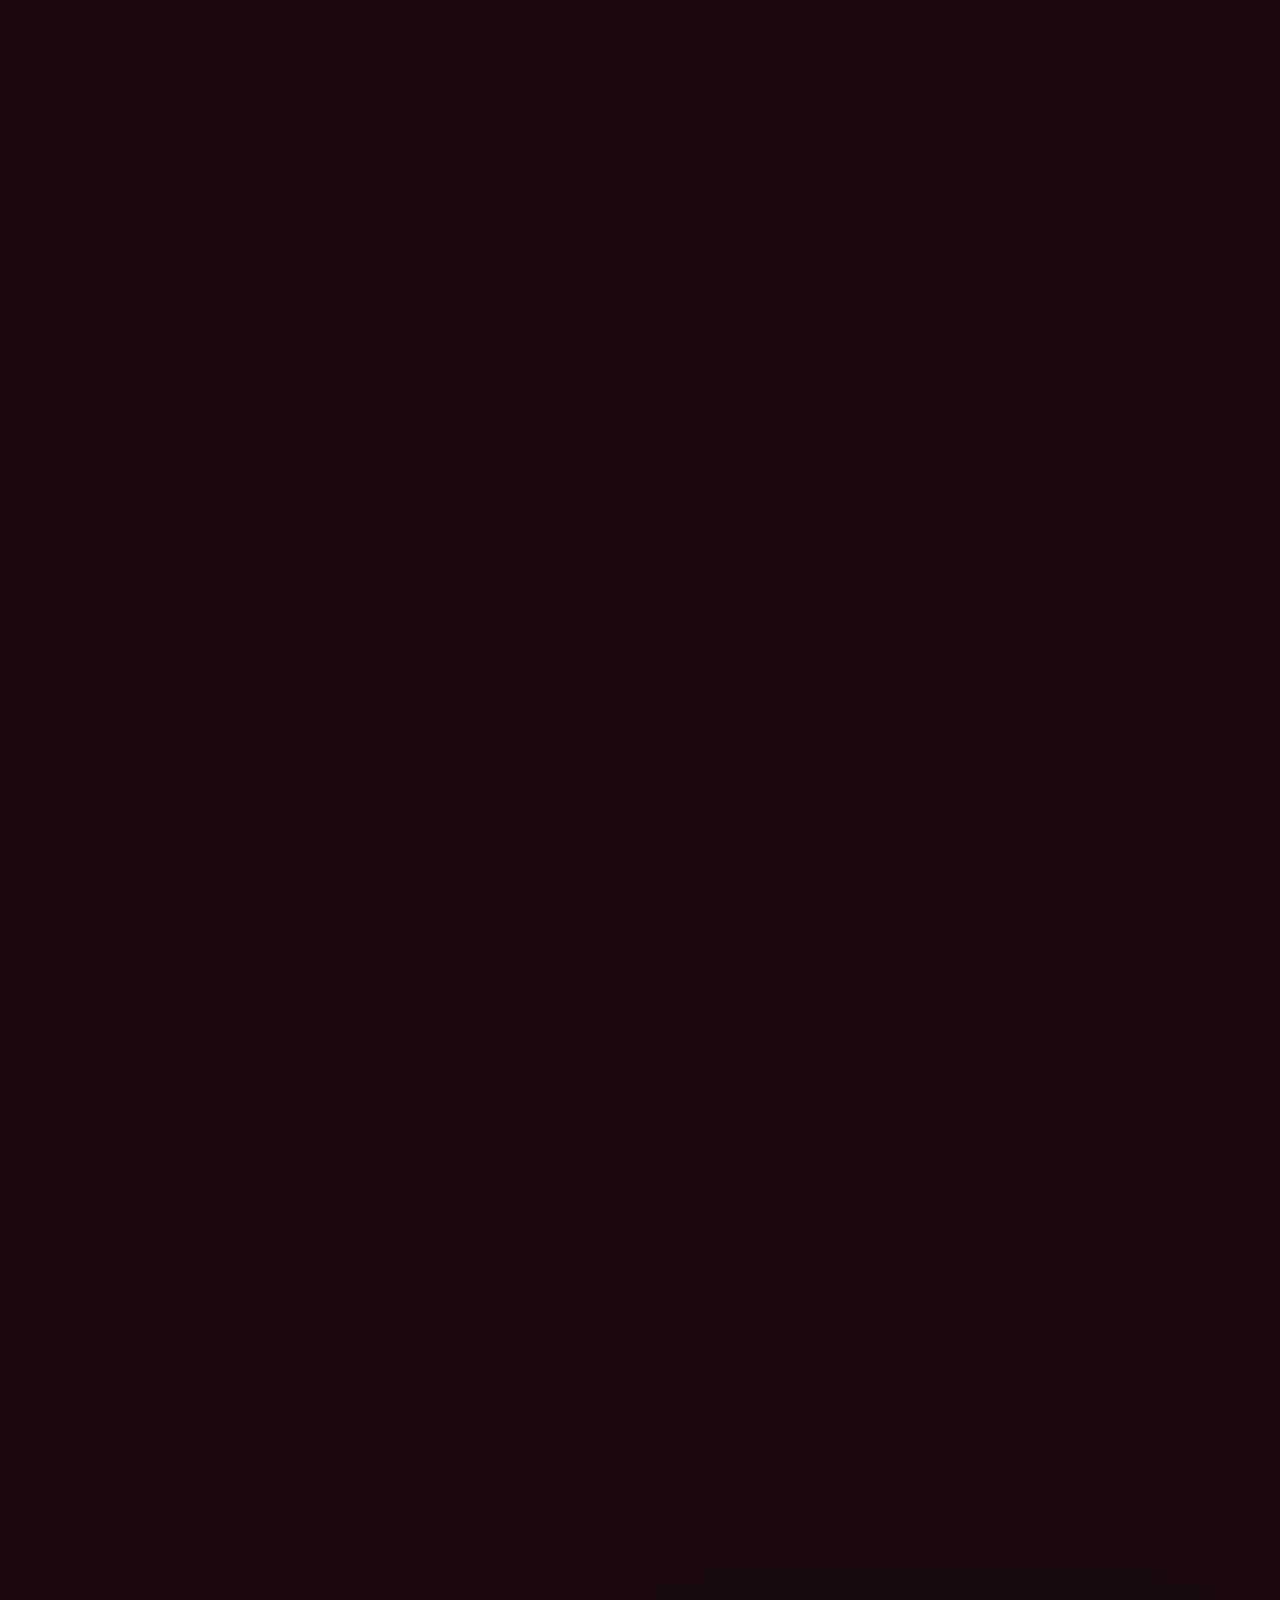
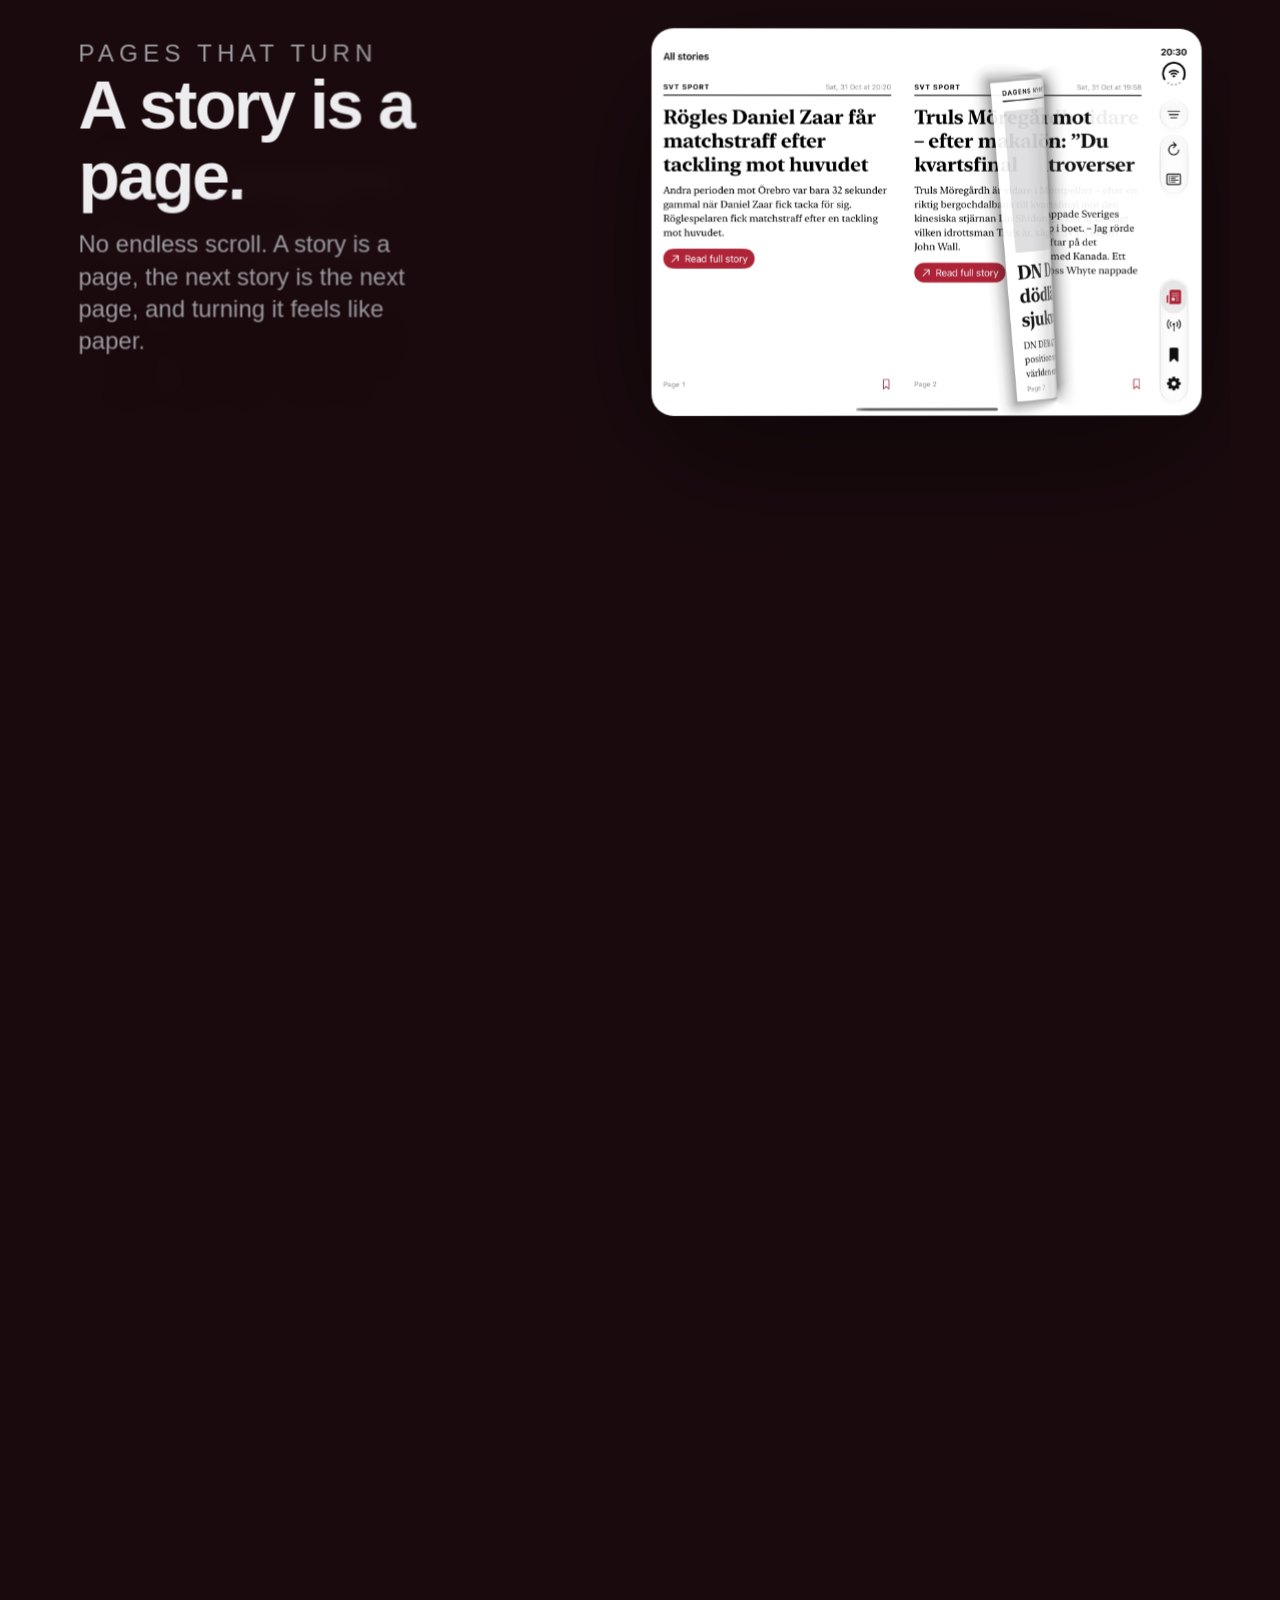
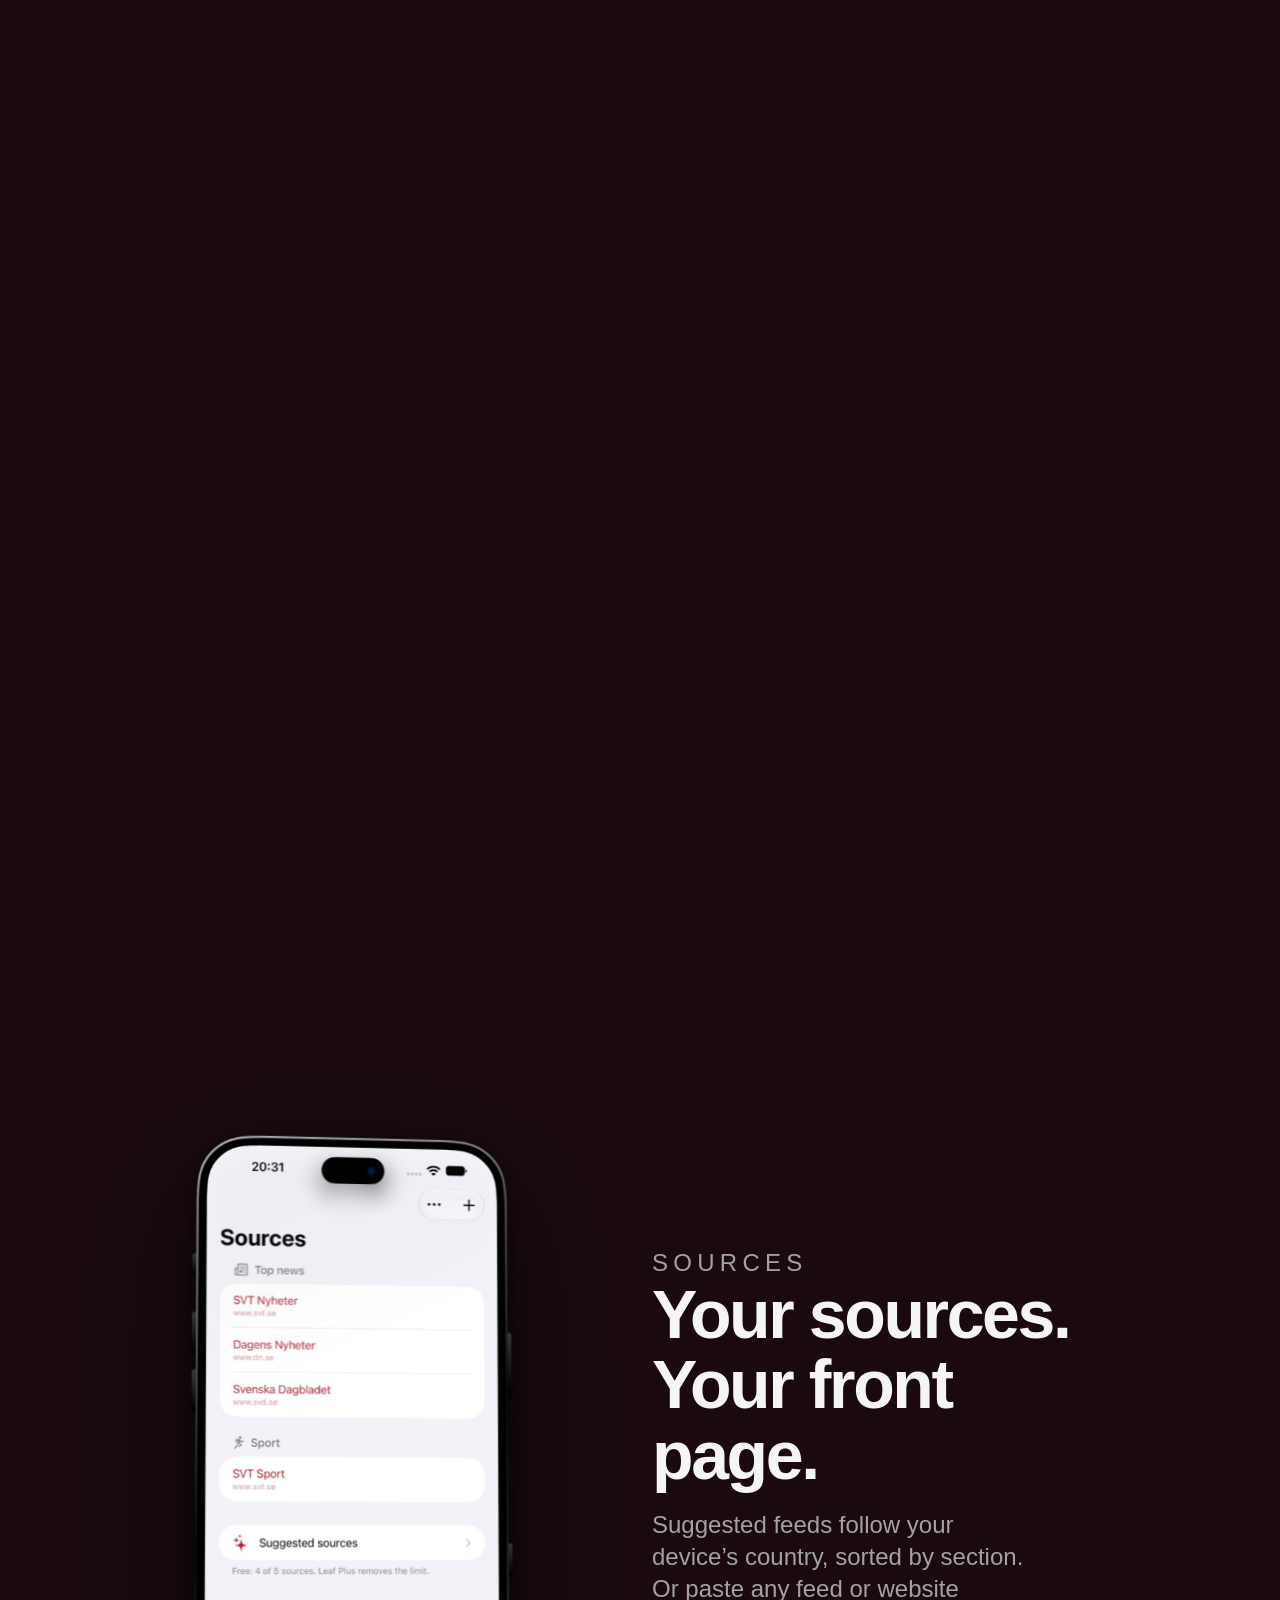
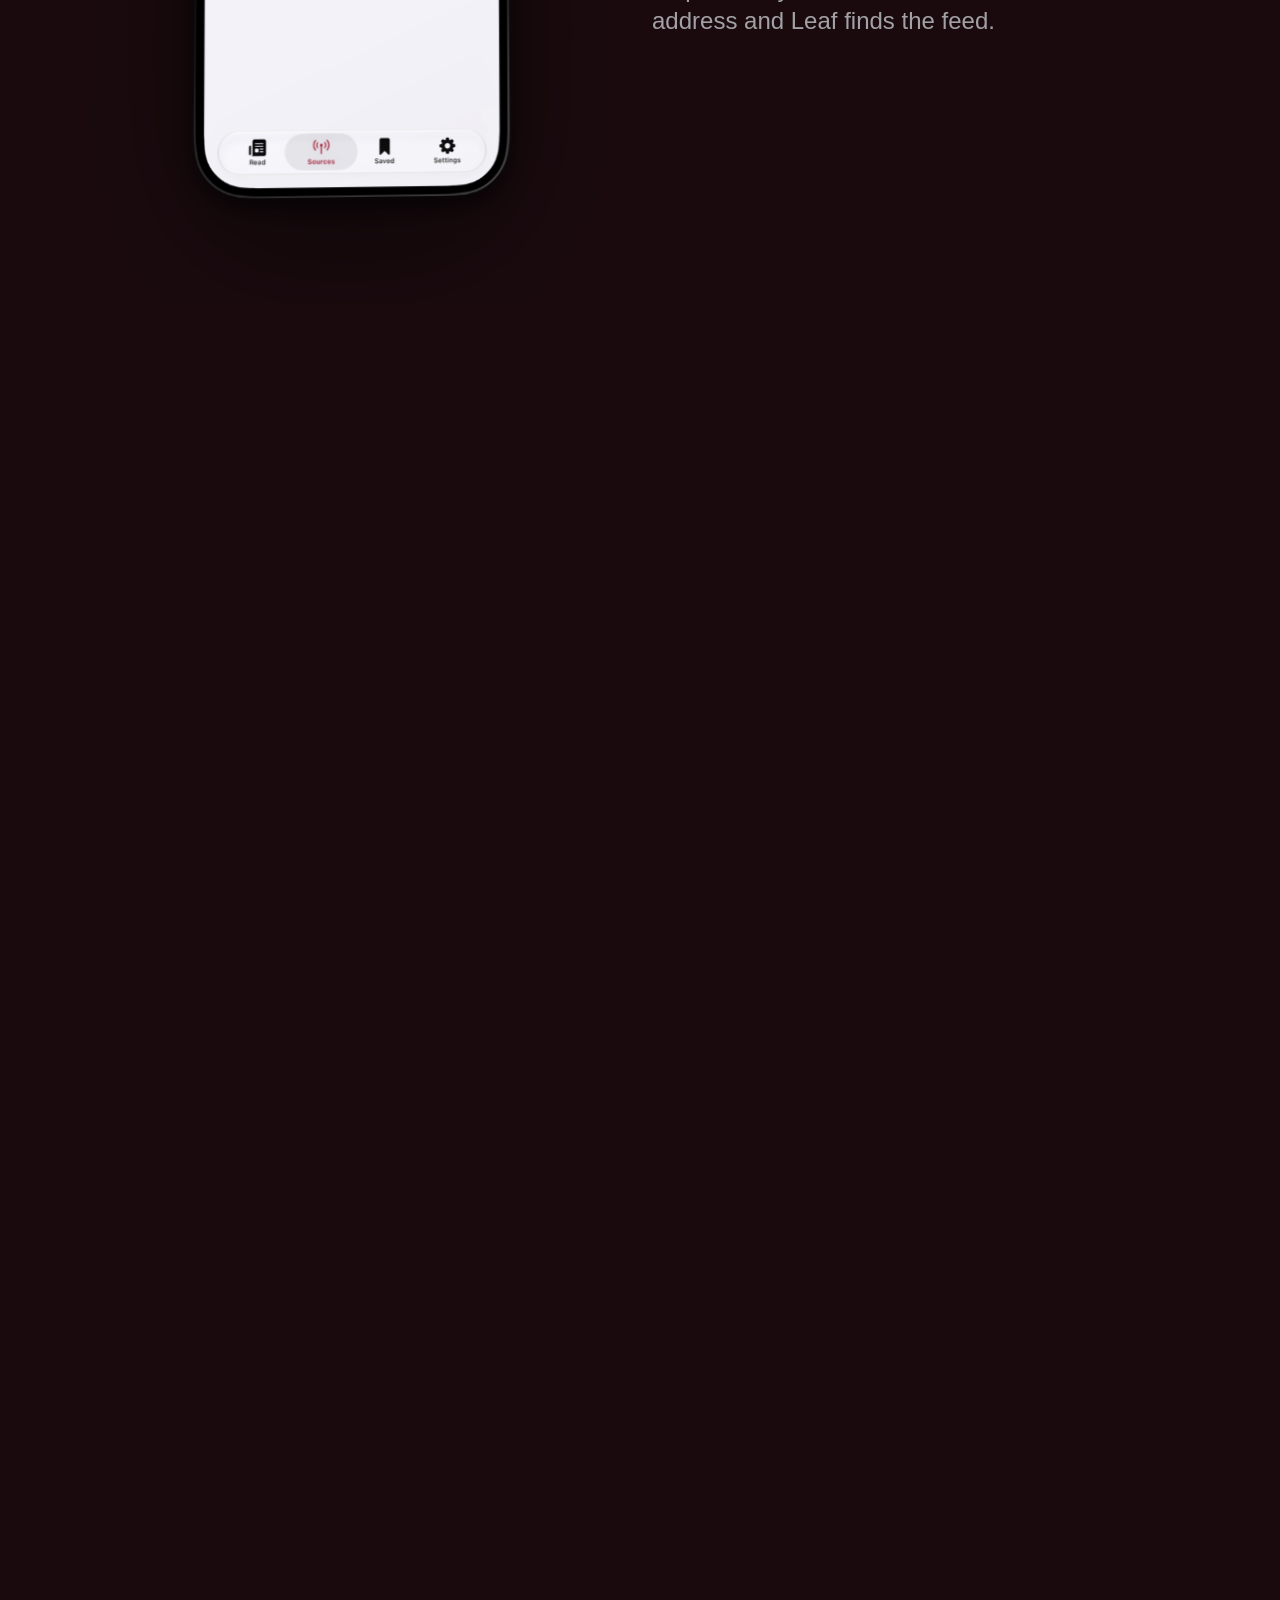
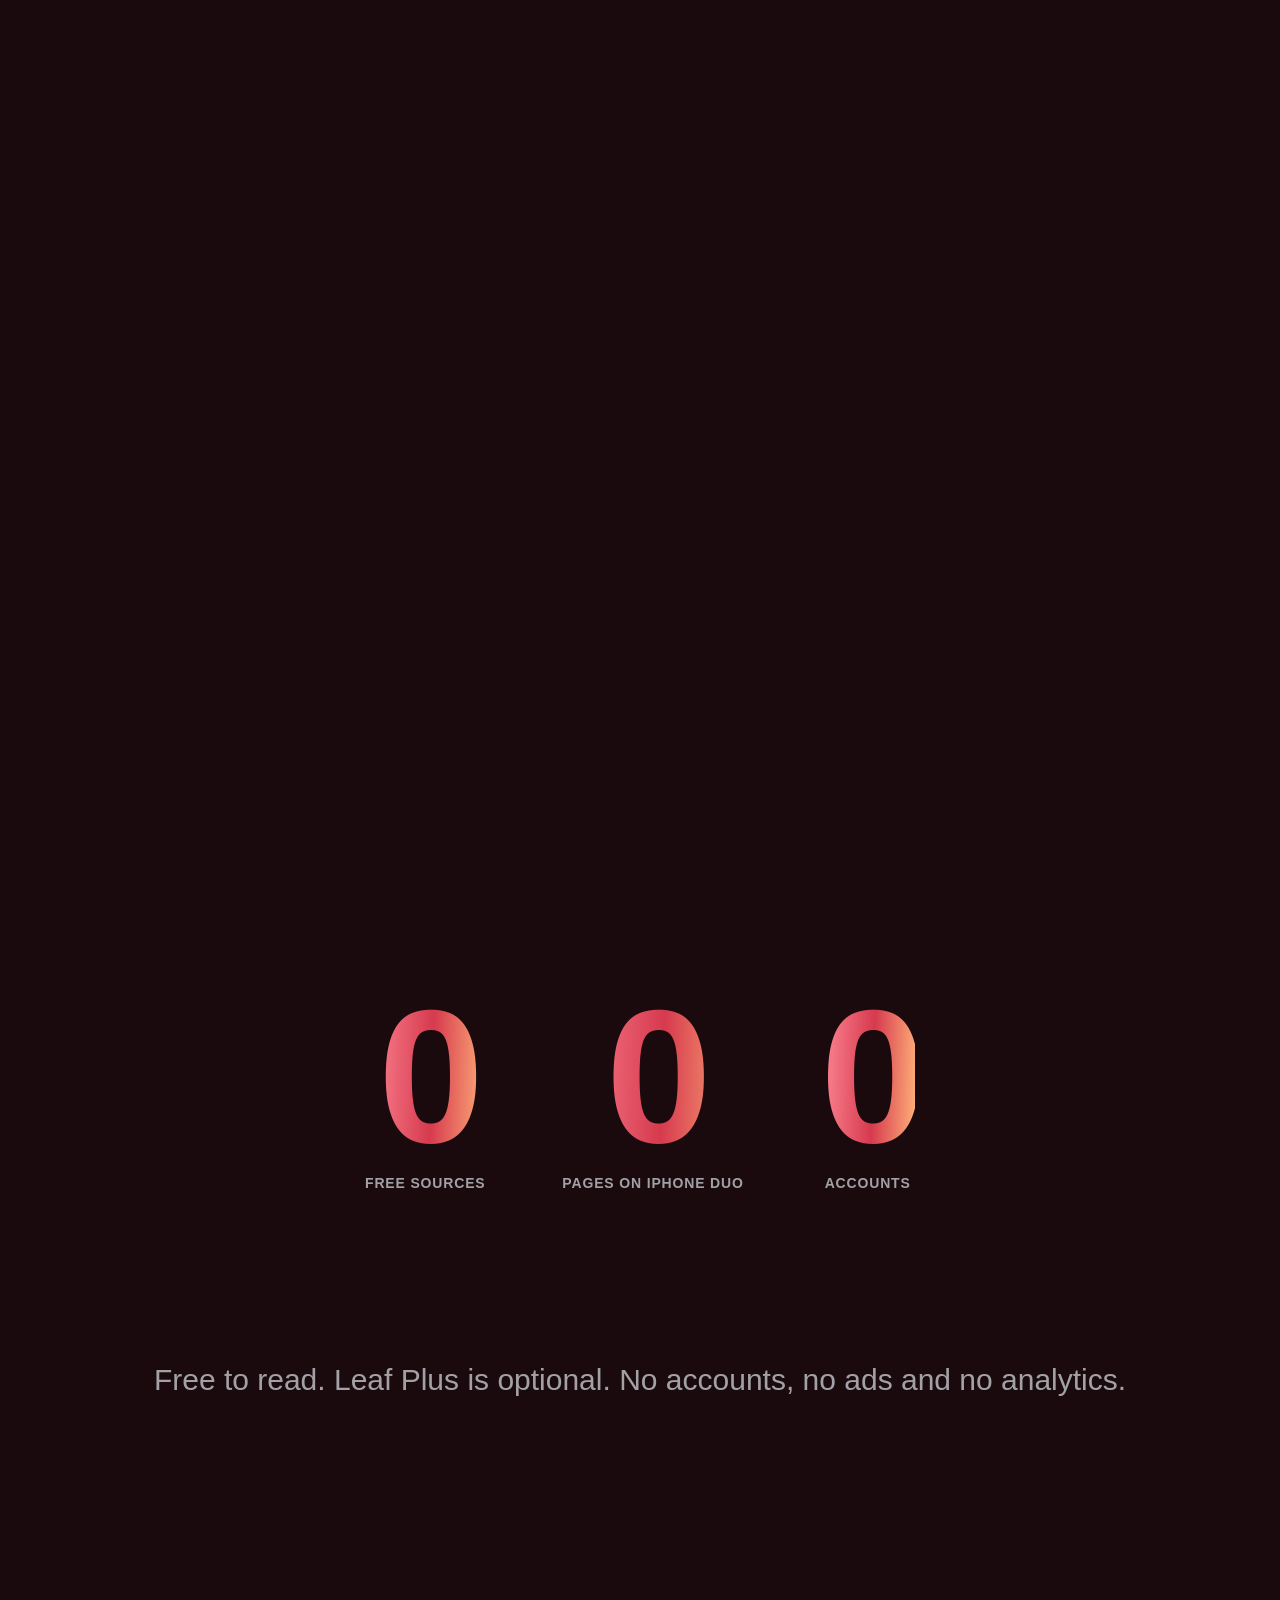
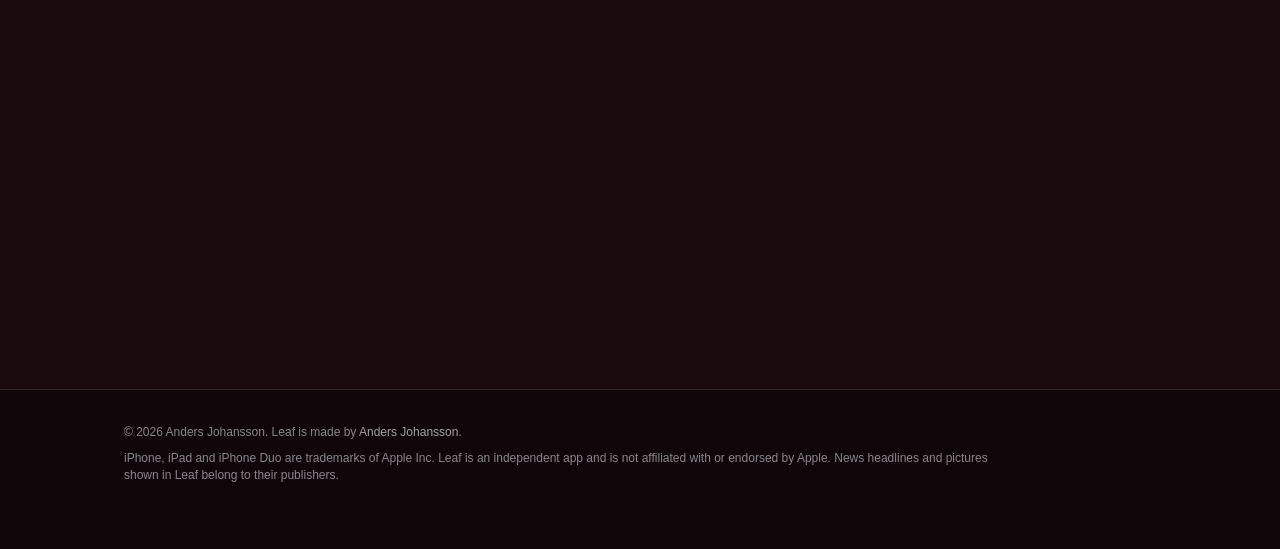
==== commit 56819430: "Fix escaped middots in eyebrows and wide-image crossfade; 16:9 Duo mockup for Framedevice Co-Authore" ====
--- a/index.html
+++ b/index.html
@@ -33,7 +33,7 @@
       <div class="cta"><a class="pill fill" href="https://testflight.apple.com/join/WN9FSDAE">Join the beta</a><a class="pill line" href="#pages">See how it turns</a></div>
     </div>
     <p class="hero-tag" data-beat="0.42,0.62,2,3" data-travel="50">Turn the page.<br><span class="grad">Not the scroll.</span></p>
-    <div class="fan"><div class="device" data-motion="fan" data-i="0" data-n="2"><img src="assets/phone-sources.png" alt="Leaf: choosing sources" width="1306" height="2360" loading=eager></div><div class="device" data-motion="fan" data-i="1" data-n="2"><img src="assets/phone-iphone.png" alt="Leaf: a story as a page" width="1306" height="2360"></div></div>
+    <div class="fan"><div class="device" data-motion="fan" data-i="0" data-n="2"><img src="assets/phone-sources.png" alt="Leaf: choosing sources" width="1306" height="2360"></div><div class="device" data-motion="fan" data-i="1" data-n="2"><img src="assets/phone-iphone.png" alt="Leaf: a story as a page" width="1306" height="2360"></div></div>
   </div>
 </section>
 <section class="stage" id="pages" style="--n:3.15" data-stage data-bg="#1a0a0e" data-glow="214,58,78">
--- a/motion.css
+++ b/motion.css
@@ -62,7 +62,7 @@
 .device { position: relative; height: 100%; aspect-ratio: 1306 / 2360; will-change: transform; transform-style: preserve-3d; filter: drop-shadow(0 40px 70px rgba(0,0,0,.5)); }
 .device img { position: absolute; inset: 0; width: 100%; height: 100%; object-fit: contain; opacity: var(--v, 1); will-change: opacity; }
 .device.wide { aspect-ratio: auto; height: auto; width: min(100%, 640px); }
-.device.wide img { position: relative; border-radius: 22px; opacity: 1; box-shadow: 0 0 0 1px rgba(255,255,255,.1); }
+.device.wide img { position: relative; border-radius: 22px; opacity: var(--v, 1); box-shadow: 0 0 0 1px rgba(255,255,255,.1); }
 .device.wide.plain img { border-radius: 0; box-shadow: none; }
 .device.wide img + img { position: absolute; inset: 0; height: 100%; opacity: var(--v, 0); }
 
@@ -76,6 +76,17 @@
 .fan { position: absolute; inset: 0; display: grid; place-items: end center; perspective: 1700px; }
 .fan .device { grid-area: 1 / 1; height: min(78svh, 112vw * 1.1); margin-bottom: -2svh; }
 .fan.low .device { margin-bottom: -14svh; }
+.fan.mid .device.icon { height: auto; width: clamp(60px, 12vw, 132px); aspect-ratio: 1; margin-bottom: 30svh; border-radius: 22%; overflow: hidden; filter: drop-shadow(0 22px 40px rgba(0,0,0,.55)); }
+.fan.mid .device.icon img { object-fit: cover; }
+.beat-icon { width: 84px; height: 84px; border-radius: 20px; margin-bottom: 18px; box-shadow: 0 14px 36px rgba(var(--glow), .45); }
+.beat .cta { margin-top: 22px; }
+.beat .cta .pill { padding: 10px 20px; font-size: 16px; }
+.track-head { position: absolute; left: 0; right: 0; top: 14svh; padding: 0 24px; text-align: center; z-index: 1; }
+.hstage .pin { align-items: center; }
+.hstage .track { margin-top: 12svh; }
+.track a.card { color: var(--fg); text-decoration: none; gap: 22px; }
+.track a.card:hover { border-color: var(--accent2); }
+.track .go { color: var(--accent2); font-weight: 600; }
 
 /* Big numbers */
 .numbers .pin { display: grid; place-items: center; text-align: center; }
